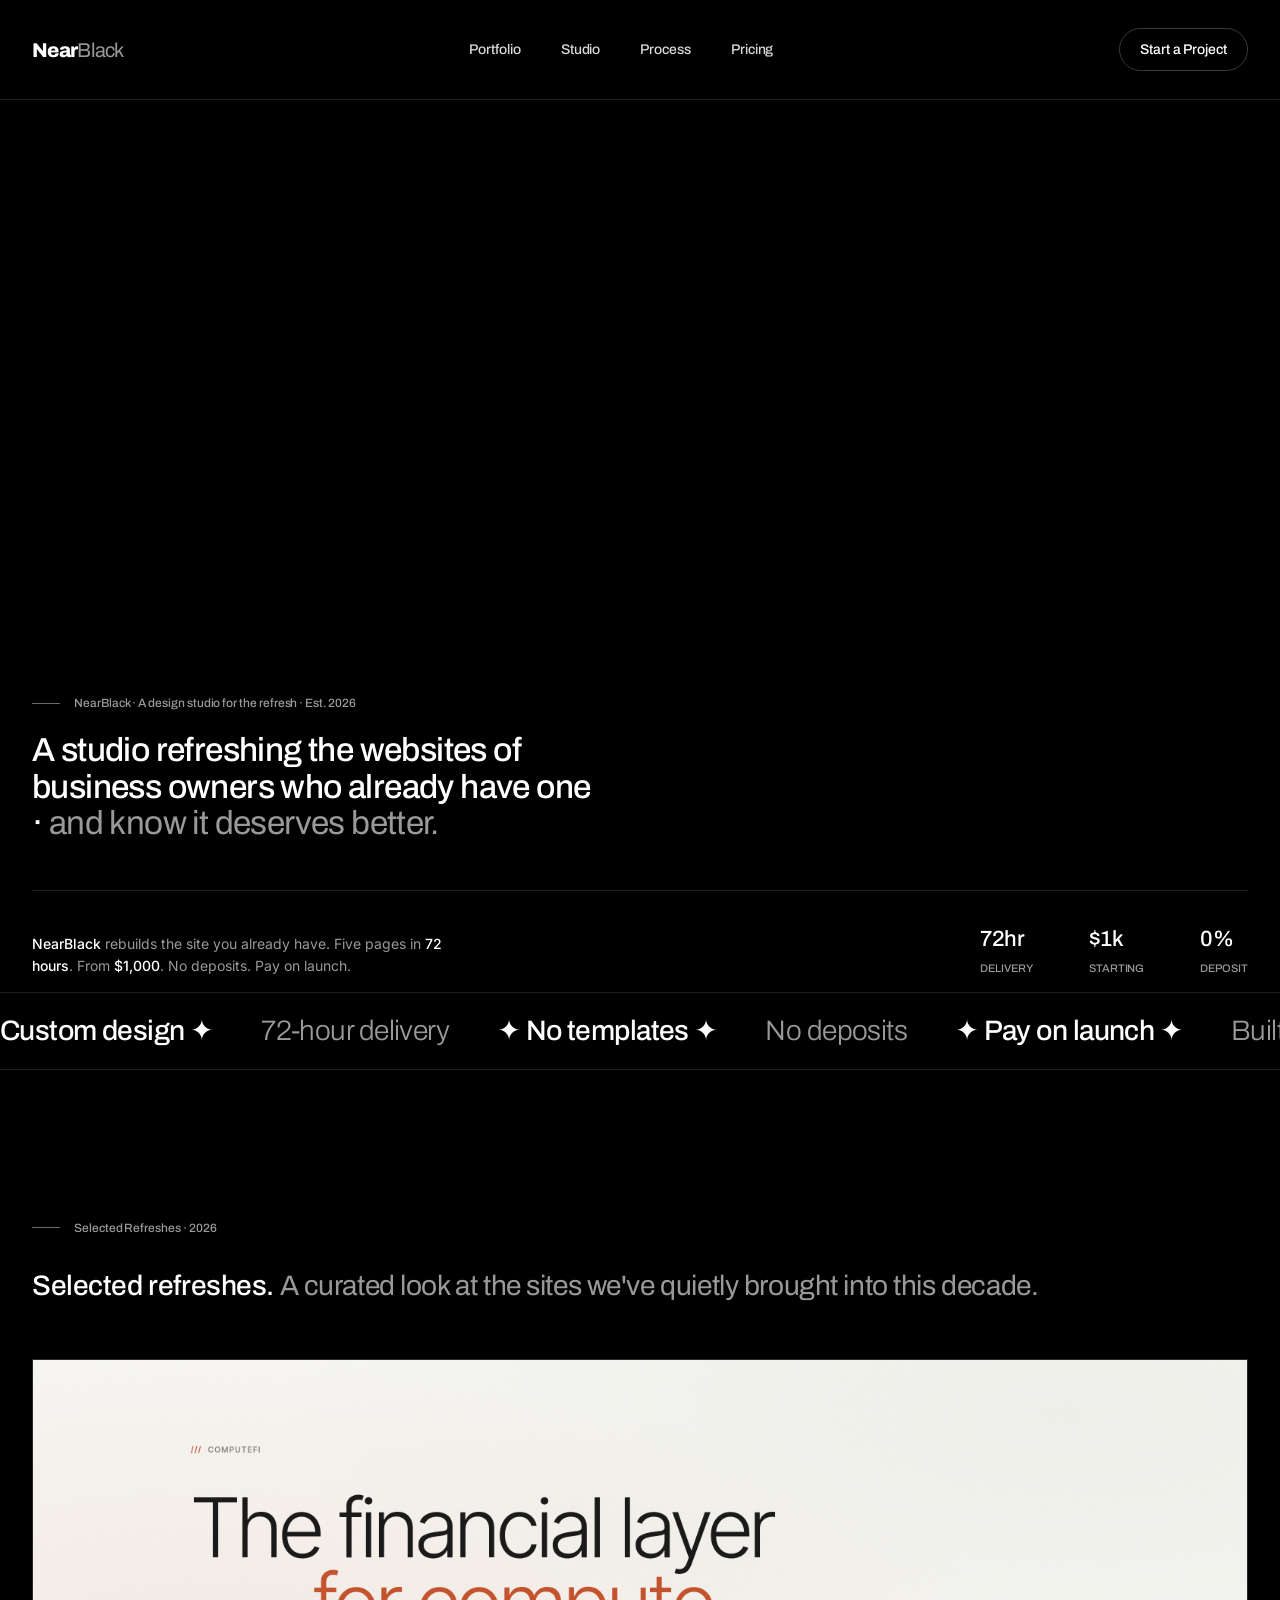
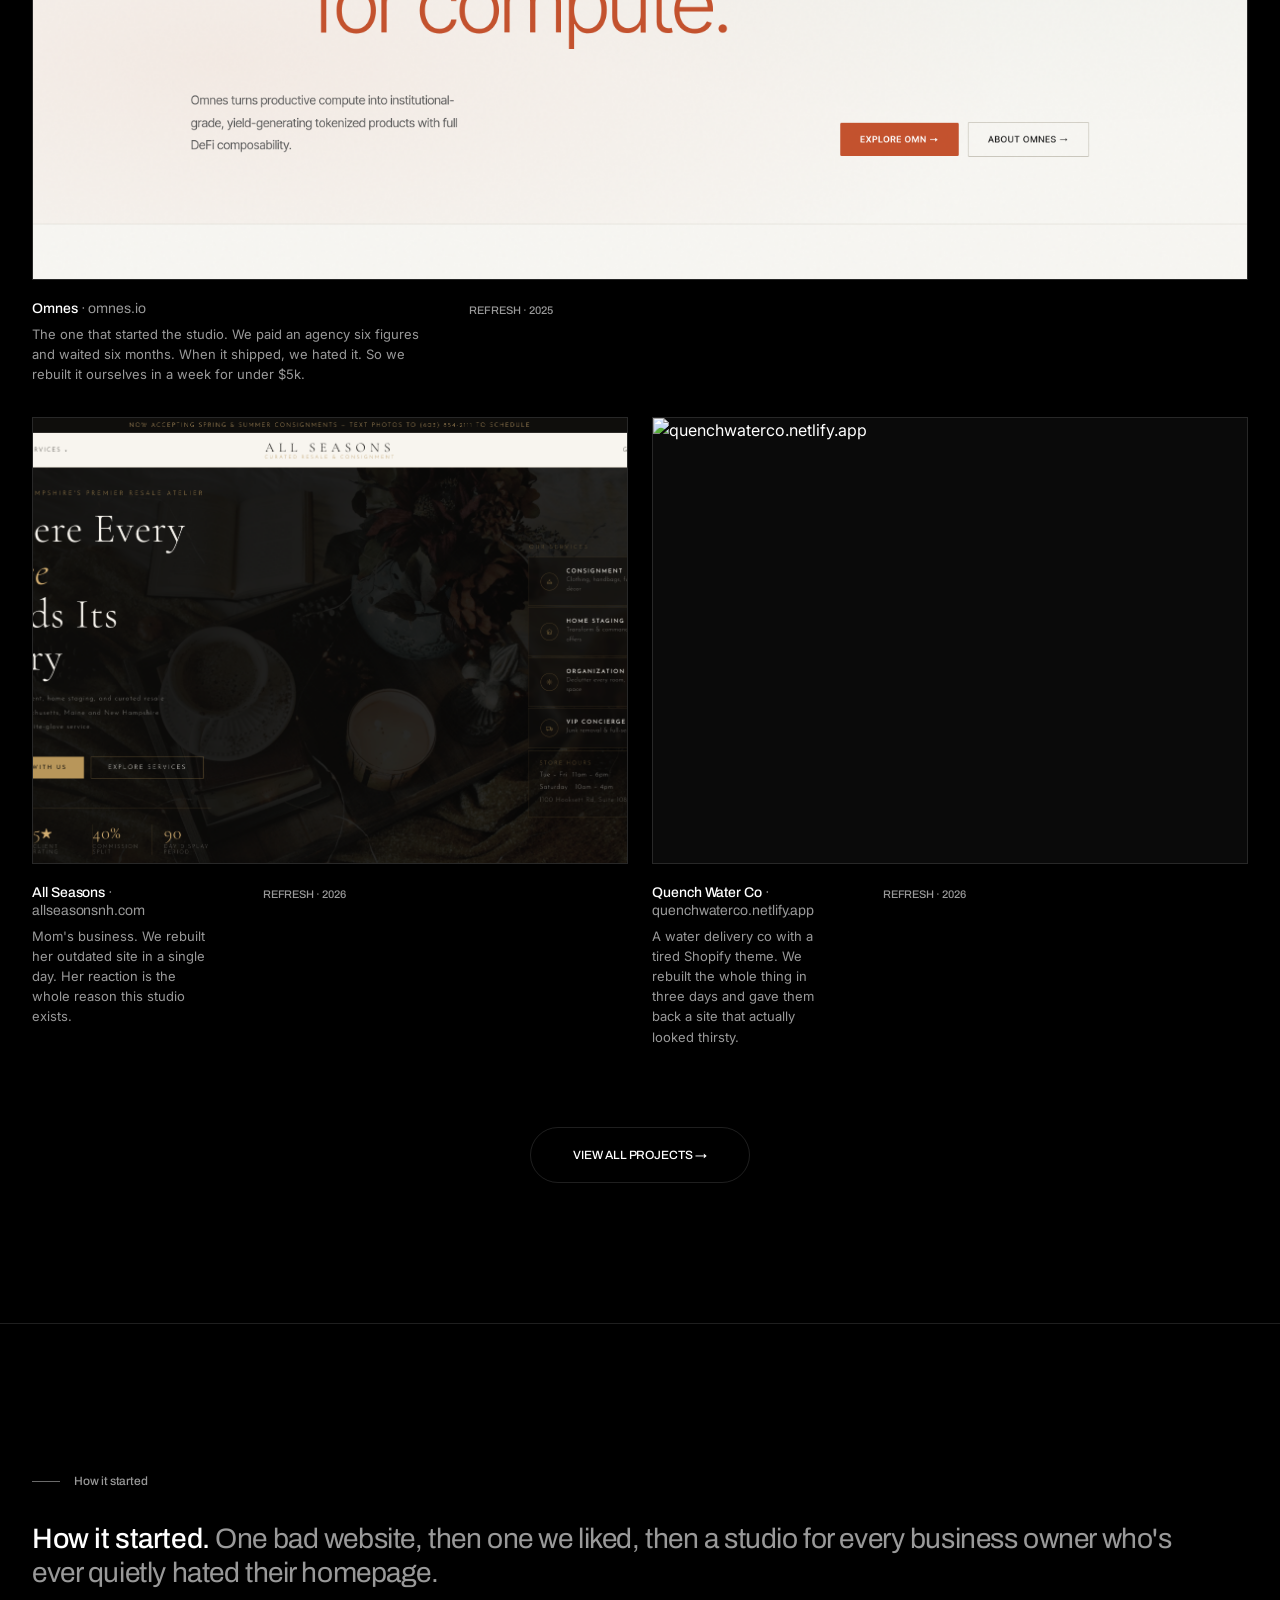
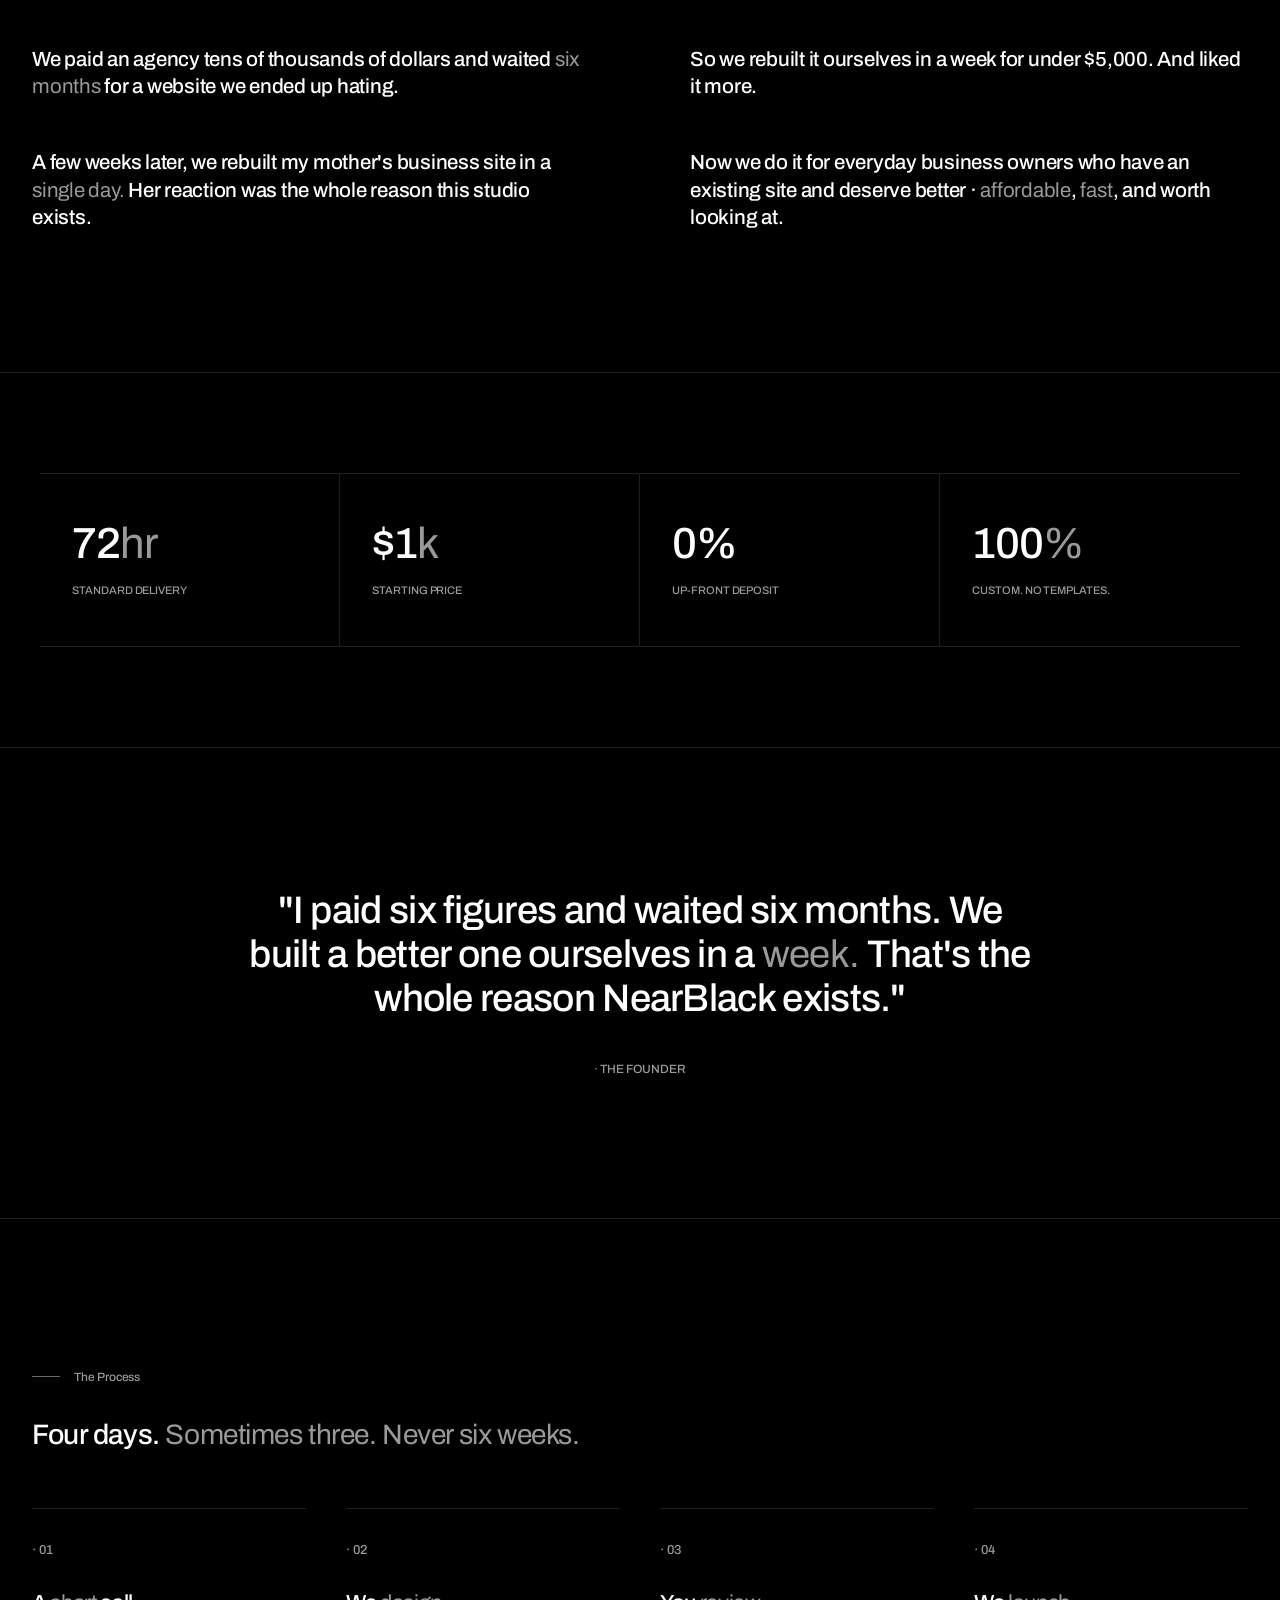
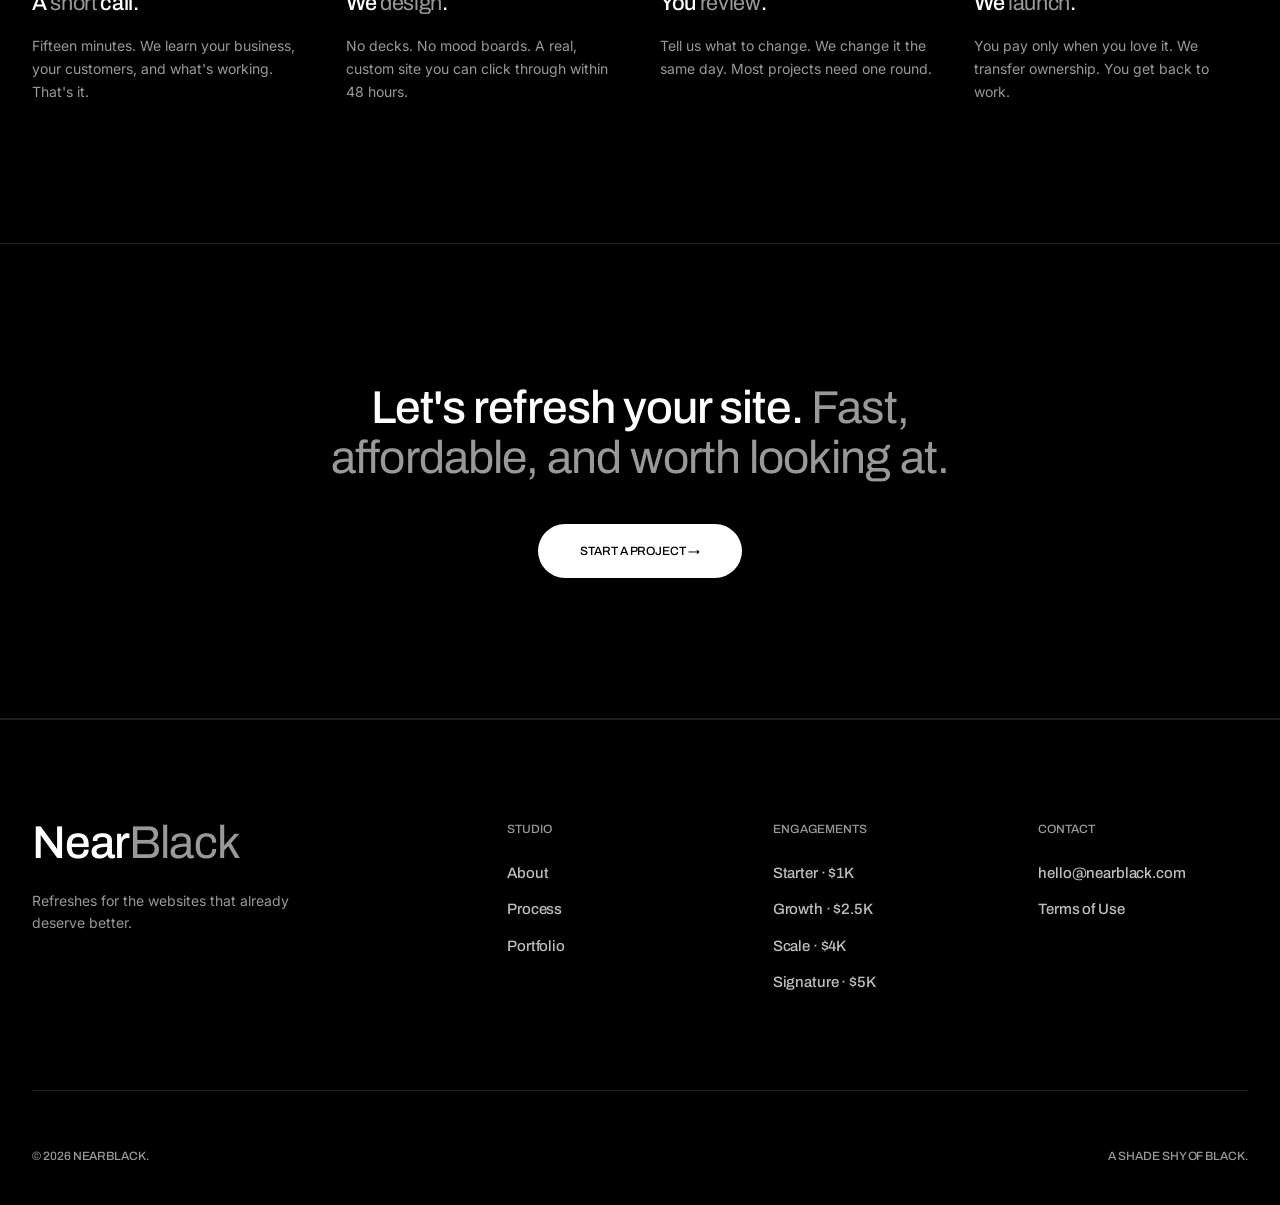
==== index.html @ f38de69f "Initial commit · NearBlack site 9-page static site: index, portfolio, studio, process, pricing, cont" ====
<!doctype html>
<html lang="en">
<head>
<meta charset="utf-8">
<meta name="viewport" content="width=device-width,initial-scale=1">
<link rel="icon" type="image/svg+xml" href="assets/icon.svg">
<link rel="icon" type="image/png" sizes="32x32" href="assets/icon-32.png">
<link rel="icon" type="image/png" sizes="16x16" href="assets/icon-16.png">
<link rel="apple-touch-icon" sizes="180x180" href="assets/apple-touch-icon.png">
<meta name="robots" content="index,follow,max-snippet:-1,max-image-preview:large">
<meta name="author" content="NearBlack Studio">
<meta name="theme-color" content="#0a0a0a">
<link rel="canonical" href="https://nearblack.com/">
<meta property="og:site_name" content="NearBlack">
<meta property="og:type" content="website">
<meta property="og:url" content="https://nearblack.com/">
<meta property="og:title" content="NearBlack · Custom website refreshes from $1,000 in 72 hours">
<meta property="og:description" content="NearBlack is a design studio for business owners who already have a website and know it deserves better. Custom refreshes in 72 hours, starting at $1,000. No deposits. Pay on launch.">
<meta property="og:image" content="https://nearblack.com/assets/og-image.png">
<meta property="og:image:width" content="1200">
<meta property="og:image:height" content="630">
<meta property="og:locale" content="en_US">
<meta name="twitter:card" content="summary_large_image">
<meta name="twitter:title" content="NearBlack · Custom website refreshes from $1,000 in 72 hours">
<meta name="twitter:description" content="NearBlack is a design studio for business owners who already have a website and know it deserves better. Custom refreshes in 72 hours, starting at $1,000. No deposits. Pay on launch.">
<meta name="twitter:image" content="https://nearblack.com/assets/og-image.png">
<title>NearBlack · Custom website refreshes from $1,000 in 72 hours</title>
<meta name="description" content="NearBlack is a design studio for business owners who already have a website and know it deserves better. Custom refreshes in 72 hours, starting at $1,000. No deposits. Pay on launch.">
<link rel="preconnect" href="https://fonts.googleapis.com">
<link rel="preconnect" href="https://fonts.gstatic.com" crossorigin>
<link href="https://fonts.googleapis.com/css2?family=Archivo:wght@400;500;600;700;800;900&family=Inter:wght@300;400;500;600&display=swap" rel="stylesheet">
<link rel="stylesheet" href="assets/style.css">
<script type="application/ld+json">
{"@context":"https://schema.org","@graph":[{"@type":"ProfessionalService","@id":"https://nearblack.com/#studio","name":"NearBlack","alternateName":"NearBlack Studio","description":"Design studio specializing in fast, affordable website refreshes for business owners.","url":"https://nearblack.com","logo":"https://nearblack.com/assets/icon-512.png","image":"https://nearblack.com/assets/og-image.png","email":"hello@nearblack.com","priceRange":"$1,000 - $5,000","areaServed":{"@type":"Country","name":"United States"},"foundingDate":"2026","serviceType":"Website design, website refresh, website redesign","slogan":"Refreshes for the websites that already deserve better."},{"@type":"WebSite","@id":"https://nearblack.com/#website","url":"https://nearblack.com","name":"NearBlack","publisher":{"@id":"https://nearblack.com/#studio"},"inLanguage":"en-US"}]}
</script>
</head>
<body>

<nav>
  <a href="index.html" class="brand">Near<em>Black</em></a>
  <div class="navlinks">
    <a href="portfolio.html">Portfolio</a>
    <a href="studio.html">Studio</a>
    <a href="process.html">Process</a>
    <a href="pricing.html">Pricing</a>

  </div>
  <a href="contact.html" class="cta-nav">Start a Project</a>
</nav>

<!-- HERO -->
<header class="hero hero-video">
  <video class="hero-bg" autoplay muted loop playsinline preload="auto">
    <source src="assets/hero.mp4" type="video/mp4">
  </video>
  <div class="hero-content">
    <div class="eyebrow">NearBlack · A design studio for the refresh · Est. 2026</div>
    <h1 class="display">A studio refreshing the websites of business owners who already have one · <em>and know it deserves better.</em></h1>
    <div class="hero-bottom">
      <p><strong>NearBlack</strong> rebuilds the site you already have. Five pages in <strong>72 hours</strong>. From <strong>$1,000</strong>. No deposits. Pay on launch.</p>
      <div class="hero-meta">
        <div><strong>72hr</strong>Delivery</div>
        <div><strong>$1k</strong>Starting</div>
        <div><strong>0%</strong>Deposit</div>
      </div>
    </div>
  </div>
</header>

<!-- MARQUEE -->
<div class="marquee" aria-hidden="true">
  <div class="marquee-inner">
    <span>Custom design ✦ <i>72-hour delivery</i> ✦ No templates ✦ <i>No deposits</i> ✦ Pay on launch ✦ <i>Built to convert</i> ✦ </span>
    <span>Custom design ✦ <i>72-hour delivery</i> ✦ No templates ✦ <i>No deposits</i> ✦ Pay on launch ✦ <i>Built to convert</i> ✦ </span>
  </div>
</div>

<!-- FEATURED WORK -->
<section>
  <div class="wrap">
    <div class="section-label eyebrow">Selected Refreshes · 2026</div>
    <h2 class="section-title">Selected refreshes. <em>A curated look at the sites we've quietly brought into this decade.</em></h2>
    <div class="work-grid">
      <a href="https://omnes.io" target="_blank" rel="noopener" class="project wide">
        <div class="project-img">
          <img src="assets/omnes-preview.png" alt="omnes.io" loading="lazy">
        </div>
        <div class="project-meta">
          <div>
            <div class="project-name">Omnes <em>· omnes.io</em></div>
            <div class="project-desc">The one that started the studio. We paid an agency six figures and waited six months. When it shipped, we hated it. So we rebuilt it ourselves in a week for under $5k.</div>
          </div>
          <div class="project-tag">Refresh · 2025</div>
        </div>
      </a>
      <a href="https://allseasonsnh.com" target="_blank" rel="noopener" class="project">
        <div class="project-img">
          <img src="assets/allseasons-preview.png" alt="allseasonsnh.com" loading="lazy">
        </div>
        <div class="project-meta">
          <div>
            <div class="project-name">All Seasons <em>· allseasonsnh.com</em></div>
            <div class="project-desc">Mom's business. We rebuilt her outdated site in a single day. Her reaction is the whole reason this studio exists.</div>
          </div>
          <div class="project-tag">Refresh · 2026</div>
        </div>
      </a>
      <a href="quench.html" class="project">
        <div class="project-img">
          <img src="assets/quench-preview.png" alt="quenchwaterco.netlify.app" loading="lazy">
        </div>
        <div class="project-meta">
          <div>
            <div class="project-name">Quench Water Co <em>· quenchwaterco.netlify.app</em></div>
            <div class="project-desc">A water delivery co with a tired Shopify theme. We rebuilt the whole thing in three days and gave them back a site that actually looked thirsty.</div>
          </div>
          <div class="project-tag">Refresh · 2026</div>
        </div>
      </a>
    </div>
    <div style="text-align:center;margin-top:80px">
      <a href="portfolio.html" class="cta-btn" style="background:transparent;color:var(--fg);border:1px solid var(--line)">View All Projects →</a>
    </div>
  </div>
</section>

<!-- ORIGIN STORY -->
<section>
  <div class="wrap">
    <div class="section-label eyebrow">How it started</div>
    <h2 class="section-title">How it started. <em>One bad website, then one we liked, then a studio for every business owner who's ever quietly hated their homepage.</em></h2>
    <div class="manifesto-grid">
      <p>We paid an agency tens of thousands of dollars and waited <em>six months</em> for a website we ended up hating.</p>
      <p>So we rebuilt it ourselves in a week for under $5,000. And liked it more.</p>
      <p>A few weeks later, we rebuilt my mother's business site in a <em>single day.</em> Her reaction was the whole reason this studio exists.</p>
      <p>Now we do it for everyday business owners who have an existing site and deserve better · <em>affordable</em>, <em>fast</em>, and worth looking at.</p>
    </div>
  </div>
</section>

<!-- STATS -->
<section style="padding:100px 40px">
  <div class="wrap">
    <div class="stats">
      <div class="stat"><div class="stat-num">72<em>hr</em></div><div class="stat-label">Standard Delivery</div></div>
      <div class="stat"><div class="stat-num">$1<em>k</em></div><div class="stat-label">Starting Price</div></div>
      <div class="stat"><div class="stat-num">0%</div><div class="stat-label">Up-front Deposit</div></div>
      <div class="stat"><div class="stat-num">100<em>%</em></div><div class="stat-label">Custom. No Templates.</div></div>
    </div>
  </div>
</section>

<!-- QUOTE -->
<section class="quote">
  <blockquote>"I paid six figures and waited six months. We built a better one ourselves in a <em>week.</em> That's the whole reason NearBlack exists."</blockquote>
  <cite>· The Founder</cite>
</section>

<!-- PROCESS TEASER -->
<section>
  <div class="wrap">
    <div class="section-label eyebrow">The Process</div>
    <h2 class="section-title">Four days. <em>Sometimes three. Never six weeks.</em></h2>
    <div class="steps">
      <div class="step"><div class="step-num">· 01</div><h3>A <em>short</em> call.</h3><p>Fifteen minutes. We learn your business, your customers, and what's working. That's it.</p></div>
      <div class="step"><div class="step-num">· 02</div><h3>We <em>design</em>.</h3><p>No decks. No mood boards. A real, custom site you can click through within 48 hours.</p></div>
      <div class="step"><div class="step-num">· 03</div><h3>You <em>review</em>.</h3><p>Tell us what to change. We change it the same day. Most projects need one round.</p></div>
      <div class="step"><div class="step-num">· 04</div><h3>We <em>launch</em>.</h3><p>You pay only when you love it. We transfer ownership. You get back to work.</p></div>
    </div>
  </div>
</section>

<!-- FINAL CTA -->
<section class="final">
  <h2 class="final-title">Let's refresh your site. <em>Fast, affordable, and worth looking at.</em></h2>
  <a href="contact.html" class="cta-btn">Start a Project →</a>
</section>

<!-- FOOTER -->
<footer>
  <div>
    <div class="foot-brand">Near<em>Black</em></div>
    <p class="foot-tag">Refreshes for the websites that already deserve better.</p>
  </div>
  <div>
    <h4>Studio</h4>
    <ul>
      <li><a href="studio.html">About</a></li>
      <li><a href="process.html">Process</a></li>
      <li><a href="portfolio.html">Portfolio</a></li>
      
    </ul>
  </div>
  <div>
    <h4>Engagements</h4>
    <ul>
      <li><a href="pricing.html">Starter · $1K</a></li>
      <li><a href="pricing.html">Growth · $2.5K</a></li>
      <li><a href="pricing.html">Scale · $4K</a></li>
      <li><a href="pricing.html">Signature · $5K</a></li>
    </ul>
  </div>
  <div>
    <h4>Contact</h4>
    <ul>
      <li><a href="mailto:hello@nearblack.com">hello@nearblack.com</a></li>
      <li><a href="terms.html">Terms of Use</a></li>
    </ul>
  </div>
  <div class="foot-bottom">
    <div>© 2026 NearBlack.</div>
    <div>A shade shy of black.</div>
  </div>
</footer>

</body>
</html>
---- assets/style.css ----
/* —————————————————— NEARBLACK · KOTO.COM STYLE —————————————————— */
:root{
  --bg:#000000;
  --bg-2:#0a0a0a;
  --fg:#ffffff;
  --mute:#6a6a6a;
  --mute-2:#999999;
  --line:rgba(255,255,255,.12);
  --line-strong:rgba(255,255,255,.22);
  --display:'Archivo',ui-sans-serif,system-ui,sans-serif;
  --sans:'Inter',ui-sans-serif,system-ui,sans-serif;
}
*{box-sizing:border-box;margin:0;padding:0}
html{scroll-behavior:smooth}
body{background:var(--bg);color:var(--fg);font-family:var(--sans);-webkit-font-smoothing:antialiased;font-weight:400;line-height:1.5;overflow-x:hidden}
a{color:inherit;text-decoration:none}
img{display:block;max-width:100%;height:auto}
button{font-family:inherit;cursor:pointer;border:none;background:none;color:inherit}
::selection{background:var(--fg);color:var(--bg)}

/* —————————————————— NAV —————————————————— */
nav{position:fixed;top:0;left:0;right:0;z-index:100;padding:28px 32px;display:flex;justify-content:space-between;align-items:center;background:var(--bg);border-bottom:1px solid var(--line)}
.brand{font-family:var(--display);font-size:20px;font-weight:800;letter-spacing:-.035em;color:var(--fg)}
.brand em{font-style:normal;font-weight:400;color:var(--mute-2)}
.navlinks{display:flex;gap:40px;font-family:var(--display);font-size:14px;font-weight:500;letter-spacing:-.005em}
.navlinks a{color:var(--fg);opacity:.85;transition:opacity .2s}
.navlinks a:hover,.navlinks a.active{opacity:1}
.cta-nav{font-family:var(--display);font-weight:500;font-size:14px;letter-spacing:-.005em;color:var(--fg);border:1px solid var(--line-strong);padding:10px 20px;border-radius:999px;transition:all .2s}
.cta-nav:hover{background:var(--fg);color:var(--bg);border-color:var(--fg)}

/* —————————————————— TYPOGRAPHY —————————————————— */
.display{font-family:var(--display);font-weight:500;line-height:1.02;letter-spacing:-.025em;color:var(--fg)}
.display em,.display i{font-style:normal;font-weight:400;color:var(--mute-2)}
.eyebrow{font-family:var(--display);font-size:12px;font-weight:500;letter-spacing:-.005em;color:var(--mute-2);display:inline-flex;align-items:center;gap:14px}
.eyebrow::before{content:"";width:28px;height:1px;background:var(--mute)}

/* —————————————————— HERO (KOTO-STYLE: SMALL, BOTTOM-LEFT) —————————————————— */
.hero{min-height:100vh;padding:120px 32px 48px;display:flex;flex-direction:column;justify-content:flex-end;position:relative;background:var(--bg)}

/* hero with video — video on top, content below */
.hero-video{padding:88px 0 0;justify-content:flex-start;min-height:auto}
.hero-bg{width:100%;height:62vh;object-fit:cover;object-position:center;display:block;background:var(--bg)}
.hero-video .hero-content{padding:48px 32px 16px;display:flex;flex-direction:column;justify-content:flex-end;flex:1}
.hero-video .hero-content .eyebrow{margin-bottom:20px}
.hero-video .hero-content h1{font-family:var(--display);font-weight:500;font-size:clamp(28px,2.6vw,44px);line-height:1.1;letter-spacing:-.018em;max-width:30ch;margin-top:0;color:var(--fg)}
.hero-video .hero-content h1 em,.hero-video .hero-content h1 i{font-style:normal;font-weight:400;color:var(--mute-2)}
.hero .eyebrow{margin-bottom:20px}
.hero h1{font-family:var(--display);font-weight:500;font-size:clamp(28px,2.6vw,44px);line-height:1.1;letter-spacing:-.018em;max-width:30ch;margin-top:0}
.hero h1 em,.hero h1 i{font-style:normal;font-weight:400;color:var(--mute-2)}
.hero-bottom{display:flex;justify-content:space-between;align-items:flex-end;gap:40px;margin-top:48px;padding-top:32px;border-top:1px solid var(--line)}
.hero-bottom p{max-width:46ch;font-size:14px;line-height:1.55;color:var(--mute-2)}
.hero-bottom p strong{font-weight:500;color:var(--fg)}
.hero-meta{display:flex;gap:56px;font-family:var(--display);font-size:11px;font-weight:500;color:var(--mute-2);letter-spacing:-.005em;text-transform:uppercase}
.hero-meta div strong{display:block;font-family:var(--display);font-weight:500;color:var(--fg);font-size:22px;letter-spacing:-.022em;margin-bottom:4px;text-transform:none}

/* smaller page sub-heros */
.hero-sm{min-height:56vh;padding:180px 32px 80px;position:relative;display:flex;flex-direction:column;justify-content:flex-end;border-bottom:1px solid var(--line);background:var(--bg)}
.hero-sm .eyebrow{margin-bottom:20px}
.hero-sm h1{font-family:var(--display);font-weight:500;font-size:clamp(32px,3.6vw,64px);line-height:1.02;letter-spacing:-.022em;max-width:22ch;color:var(--fg)}
.hero-sm h1 em,.hero-sm h1 i{font-style:normal;font-weight:400;color:var(--mute-2)}
.hero-sm .lede{margin-top:36px;max-width:60ch;font-size:15px;line-height:1.65;color:var(--mute-2)}

/* —————————————————— MARQUEE —————————————————— */
.marquee{overflow:hidden;padding:24px 0;background:var(--bg);border-top:1px solid var(--line);border-bottom:1px solid var(--line)}
.marquee-inner{display:flex;gap:32px;white-space:nowrap;animation:scroll 44s linear infinite;font-family:var(--display);font-size:clamp(20px,2.2vw,36px);font-weight:500;letter-spacing:-.02em;width:max-content;line-height:1;color:var(--fg)}
.marquee-inner span{display:inline-flex;align-items:center;gap:48px}
.marquee-inner i{font-style:normal;font-weight:300;color:var(--mute-2)}
@keyframes scroll{from{transform:translateX(0)}to{transform:translateX(-50%)}}

/* —————————————————— SECTIONS —————————————————— */
section{padding:140px 32px;border-bottom:1px solid var(--line);position:relative;background:var(--bg)}
.wrap{max-width:1440px;margin:0 auto}
.wrap-sm{max-width:1120px;margin:0 auto}
.section-label{margin-bottom:32px}
.section-title{font-family:var(--display);font-weight:500;font-size:clamp(22px,2.2vw,36px);line-height:1.2;letter-spacing:-.015em;max-width:72ch;margin-bottom:56px;color:var(--fg)}
.section-title em,.section-title i{font-style:normal;font-weight:400;color:var(--mute-2)}

/* —————————————————— MANIFESTO GRID —————————————————— */
.manifesto-grid{display:grid;grid-template-columns:1fr 1fr;gap:48px 100px;margin-top:32px}
.manifesto-grid p{font-family:var(--display);font-size:clamp(18px,1.6vw,26px);font-weight:500;line-height:1.35;letter-spacing:-.012em;color:var(--fg)}
.manifesto-grid p em{font-style:normal;font-weight:400;color:var(--mute-2)}

/* —————————————————— WORK GRID (KOTO-STYLE) —————————————————— */
.work-grid{display:grid;grid-template-columns:repeat(12,1fr);gap:32px 24px;margin-top:40px}
.project{grid-column:span 6;display:block;cursor:pointer;position:relative}
.project.wide{grid-column:span 12}
.project.third{grid-column:span 4}
.project.tall{grid-column:span 6}
.project-tile,.project-img{position:relative;overflow:hidden;aspect-ratio:4/3;background:var(--bg-2);border:1px solid var(--line)}
.project.wide .project-tile,.project.wide .project-img{aspect-ratio:21/9}
.project.tall .project-tile,.project.tall .project-img{aspect-ratio:3/4}
.project-tile img,.project-img img{width:100%;height:100%;object-fit:cover;transition:transform .8s cubic-bezier(.2,.8,.2,1),filter .5s}
.project:hover .project-tile img,.project:hover .project-img img{transform:scale(1.04)}
.project-meta{display:grid;grid-template-columns:1fr 2fr;gap:48px;margin-top:20px;align-items:flex-start}
.project-meta>div:first-child{display:flex;flex-direction:column;gap:6px}
.project-name{font-family:var(--display);font-weight:500;font-size:14px;line-height:1.3;letter-spacing:-.005em;color:var(--fg)}
.project-name em,.project-name i{font-style:normal;font-weight:400;color:var(--mute-2)}
.project-desc{font-size:13px;color:var(--mute-2);line-height:1.55;max-width:52ch;margin-top:0}
.project-tag{font-family:var(--display);font-weight:500;font-size:11px;letter-spacing:-.005em;color:var(--mute-2);text-transform:uppercase;white-space:nowrap;margin-top:2px}
.project-info{flex:1}

/* —————————————————— STATEMENT —————————————————— */
.statement{padding:200px 32px;border-bottom:1px solid var(--line)}
.statement-title{font-family:var(--display);font-weight:500;font-size:clamp(64px,10vw,200px);line-height:.92;letter-spacing:-.04em;max-width:24ch;margin:0 auto;color:var(--fg)}
.statement-title em{font-style:normal;font-weight:300;color:var(--mute-2)}

/* —————————————————— PRICING TIERS —————————————————— */
.tier{display:grid;grid-template-columns:60px 1fr 1.5fr 220px;gap:40px;padding:48px 0;border-top:1px solid var(--line);align-items:flex-start;transition:padding .3s}
.tier:last-child{border-bottom:1px solid var(--line)}
.tier:hover{padding-left:24px}
.tier-num{font-family:var(--display);font-size:13px;font-weight:500;color:var(--mute-2);letter-spacing:-.005em}
.tier-name{font-family:var(--display);font-size:clamp(28px,3vw,48px);font-weight:500;line-height:1.02;letter-spacing:-.02em;color:var(--fg)}
.tier-name em{font-style:normal;font-weight:400;color:var(--mute-2)}
.tier-desc{font-size:14px;line-height:1.7;max-width:42ch;color:var(--mute-2)}
.tier-desc b{display:block;margin-bottom:14px;font-family:var(--display);font-weight:500;font-size:13px;color:var(--fg);letter-spacing:-.005em;text-transform:uppercase}
.tier-desc ul{margin-top:14px;list-style:none;display:flex;flex-direction:column;gap:6px}
.tier-desc ul li{color:var(--mute-2)}
.tier-desc ul li::before{content:"— ";color:var(--fg)}
.tier-meta{text-align:right}
.tier-price{font-family:var(--display);font-size:clamp(32px,3.2vw,52px);font-weight:500;letter-spacing:-.022em;line-height:1;color:var(--fg)}
.tier-delivery{font-family:var(--display);font-weight:500;font-size:11px;color:var(--mute-2);text-transform:uppercase;letter-spacing:-.005em;margin-top:14px}

/* —————————————————— PROCESS STEPS —————————————————— */
.steps{display:grid;grid-template-columns:repeat(4,1fr);gap:40px;margin-top:40px}
.step{border-top:1px solid var(--line);padding-top:32px}
.step-num{font-family:var(--display);font-size:13px;font-weight:500;color:var(--mute-2);margin-bottom:32px;letter-spacing:-.005em}
.step h3{font-family:var(--display);font-size:clamp(20px,1.7vw,28px);font-weight:500;line-height:1.1;letter-spacing:-.015em;margin-bottom:18px;color:var(--fg)}
.step h3 em{font-style:normal;font-weight:400;color:var(--mute-2)}
.step p{font-size:14px;line-height:1.65;color:var(--mute-2)}

/* —————————————————— ADD-ONS —————————————————— */
.addon-grid{display:grid;grid-template-columns:repeat(3,1fr);gap:1px;background:var(--line);border:1px solid var(--line);margin-top:40px}
.addon{background:var(--bg);padding:48px 36px;display:flex;flex-direction:column;gap:14px;min-height:220px;justify-content:space-between;transition:background .3s}
.addon:hover{background:var(--bg-2)}
.addon-name{font-family:var(--display);font-size:18px;font-weight:500;letter-spacing:-.015em;line-height:1.1;color:var(--fg)}
.addon-desc{font-size:13px;line-height:1.6;color:var(--mute-2)}
.addon-price{font-family:var(--display);font-size:16px;font-weight:500;letter-spacing:-.015em;margin-top:auto;color:var(--fg)}

/* —————————————————— QUOTE —————————————————— */
.quote{padding:140px 32px;text-align:center;border-bottom:1px solid var(--line);background:var(--bg)}
.quote blockquote{font-family:var(--display);font-weight:500;font-size:clamp(28px,3vw,44px);line-height:1.15;letter-spacing:-.018em;max-width:36ch;margin:0 auto;color:var(--fg)}
.quote blockquote em{font-style:normal;font-weight:400;color:var(--mute-2)}
.quote cite{display:block;margin-top:40px;font-family:var(--display);font-size:12px;font-weight:500;letter-spacing:-.005em;text-transform:uppercase;color:var(--mute-2);font-style:normal}

/* —————————————————— STATS —————————————————— */
.stats{display:grid;grid-template-columns:repeat(4,1fr);border-top:1px solid var(--line);border-bottom:1px solid var(--line)}
.stat{padding:48px 32px;border-right:1px solid var(--line)}
.stat:last-child{border-right:none}
.stat-num{font-family:var(--display);font-size:clamp(32px,3.4vw,52px);font-weight:500;line-height:1;letter-spacing:-.022em;color:var(--fg)}
.stat-num em{font-style:normal;font-weight:400;color:var(--mute-2)}
.stat-label{font-family:var(--display);font-size:11px;font-weight:500;letter-spacing:-.005em;text-transform:uppercase;color:var(--mute-2);margin-top:16px}

/* —————————————————— CASE STUDY —————————————————— */
.cs-hero{padding:180px 32px 80px;border-bottom:1px solid var(--line)}
.cs-hero h1{font-family:var(--display);font-weight:500;font-size:clamp(36px,4.5vw,72px);line-height:1.05;letter-spacing:-.022em;margin-top:24px;color:var(--fg);overflow-wrap:anywhere;word-break:break-word}
.cs-hero h1 em{font-style:normal;font-weight:400;color:var(--mute-2)}
.cs-hero h1 em.h1-sub{display:inline-block}
.cs-meta{display:grid;grid-template-columns:repeat(4,1fr);gap:32px;margin-top:88px;padding-top:48px;border-top:1px solid var(--line)}
.cs-meta div{display:flex;flex-direction:column;gap:10px}
.cs-meta dt{font-family:var(--display);font-size:12px;font-weight:500;letter-spacing:-.005em;text-transform:uppercase;color:var(--mute-2)}
.cs-meta dd{font-family:var(--display);font-size:20px;font-weight:500;letter-spacing:-.02em;color:var(--fg)}
.cs-hero-image{aspect-ratio:16/9;overflow:hidden}
.cs-hero-image img{width:100%;height:100%;object-fit:cover}
.cs-body{padding:140px 32px;border-bottom:1px solid var(--line)}
.cs-body-grid{display:grid;grid-template-columns:1fr 2fr;gap:100px;max-width:1320px;margin:0 auto}
.cs-body h2{font-family:var(--display);font-weight:500;font-size:clamp(24px,2.4vw,36px);letter-spacing:-.015em;line-height:1.1;color:var(--fg)}
.cs-body h2 em{font-style:normal;font-weight:400;color:var(--mute-2)}
.cs-body p{font-size:15px;line-height:1.75;margin-bottom:18px;color:var(--mute-2)}
.cs-body p:last-child{margin-bottom:0}
.cs-gallery{display:grid;grid-template-columns:1fr 1fr;gap:24px;padding:0 32px 140px;max-width:1600px;margin:0 auto;background:var(--bg)}
.cs-gallery img{width:100%;aspect-ratio:4/3;object-fit:cover;border:1px solid var(--line)}
.cs-gallery img:first-child{grid-column:span 2;aspect-ratio:21/9}

/* —————————————————— FEATURE IMAGE —————————————————— */
.feature-image{aspect-ratio:21/8;overflow:hidden;background:var(--bg-2)}
.feature-image img{width:100%;height:100%;object-fit:cover}

/* —————————————————— SPLIT —————————————————— */
.split{display:grid;grid-template-columns:1fr 1fr;gap:96px;align-items:center}
.split-img{aspect-ratio:4/5;overflow:hidden;background:var(--bg-2);border:1px solid var(--line)}
.split-img img{width:100%;height:100%;object-fit:cover}
.split h2{font-family:var(--display);font-weight:500;font-size:clamp(28px,3vw,44px);line-height:1.05;letter-spacing:-.018em;color:var(--fg)}
.split h2 em{font-style:normal;font-weight:400;color:var(--mute-2)}
.split p{font-size:15px;line-height:1.7;margin-top:24px;max-width:46ch;color:var(--mute-2)}

/* —————————————————— JOURNAL —————————————————— */
.journal-list{margin-top:40px}
.journal-entry{display:grid;grid-template-columns:140px 1fr 1fr 180px;gap:40px;padding:56px 0;border-top:1px solid var(--line);align-items:flex-start;transition:padding .3s}
.journal-entry:last-child{border-bottom:1px solid var(--line)}
.journal-entry:hover{padding-left:24px}
.journal-date{font-family:var(--display);font-size:13px;font-weight:500;color:var(--mute-2);letter-spacing:-.005em;text-transform:uppercase}
.journal-title{font-family:var(--display);font-size:clamp(18px,1.5vw,24px);font-weight:500;line-height:1.25;letter-spacing:-.01em;color:var(--fg)}
.journal-title em{font-style:normal;font-weight:400;color:var(--mute-2)}
.journal-excerpt{font-size:15px;line-height:1.7;max-width:48ch;color:var(--mute-2)}
.journal-cat{font-family:var(--display);font-size:12px;font-weight:500;letter-spacing:-.005em;text-transform:uppercase;color:var(--mute-2);text-align:right}

/* —————————————————— CONTACT —————————————————— */
.contact-grid{display:grid;grid-template-columns:1fr 1fr;gap:120px;max-width:1320px;margin:0 auto}
.contact-info h2{font-family:var(--display);font-weight:500;font-size:clamp(32px,3.4vw,52px);line-height:1.02;letter-spacing:-.022em;color:var(--fg)}
.contact-info h2 em{font-style:normal;font-weight:400;color:var(--mute-2)}
.contact-info p{font-family:var(--sans);font-size:18px;line-height:1.6;margin-top:40px;max-width:38ch;color:var(--mute-2)}
.contact-info .details{margin-top:64px;display:flex;flex-direction:column;gap:32px}
.contact-info .details a{font-family:var(--display);font-size:20px;font-weight:500;letter-spacing:-.015em;transition:opacity .2s;color:var(--fg);display:inline-block}
.contact-info .details a:hover{opacity:.7}
.contact-info .details .label{font-family:var(--display);font-size:12px;font-weight:500;letter-spacing:-.005em;text-transform:uppercase;color:var(--mute-2);margin-bottom:10px}
.form-field{display:flex;flex-direction:column;gap:14px;padding-bottom:32px;margin-bottom:32px;border-bottom:1px solid var(--line)}
.form-field label{font-family:var(--display);font-size:12px;font-weight:500;letter-spacing:-.005em;text-transform:uppercase;color:var(--mute-2)}
.form-field input,.form-field select,.form-field textarea{background:transparent;border:none;outline:none;color:var(--fg);font-family:var(--display);font-size:18px;font-weight:500;letter-spacing:-.012em;padding:0;resize:none;width:100%}
.form-field textarea{min-height:80px;line-height:1.5;font-size:16px}
.form-field input::placeholder,.form-field textarea::placeholder{color:var(--mute);font-weight:400}
.form-submit{display:inline-block;margin-top:24px;padding:22px 48px;background:var(--fg);color:var(--bg);font-family:var(--display);font-size:13px;font-weight:500;letter-spacing:-.005em;text-transform:uppercase;border-radius:999px;transition:opacity .2s}
.form-submit:hover{opacity:.85}

/* —————————————————— FINAL CTA —————————————————— */
.final{padding:140px 32px;text-align:center;background:var(--bg);border-bottom:1px solid var(--line)}
.final-title{font-family:var(--display);font-weight:500;font-size:clamp(32px,3.6vw,56px);line-height:1.08;letter-spacing:-.02em;margin-bottom:40px;color:var(--fg);max-width:24ch;margin-left:auto;margin-right:auto}
.final-title em{font-style:normal;font-weight:400;color:var(--mute-2)}
.cta-btn{display:inline-block;padding:18px 42px;background:var(--fg);color:var(--bg);font-family:var(--display);font-size:12px;font-weight:500;letter-spacing:-.005em;text-transform:uppercase;border-radius:999px;transition:opacity .2s,transform .2s}
.cta-btn:hover{opacity:.85;transform:translateY(-2px)}

/* —————————————————— FOOTER —————————————————— */
footer{padding:100px 32px 40px;display:grid;grid-template-columns:2fr 1fr 1fr 1fr;gap:56px;background:var(--bg);border-top:1px solid var(--line)}
footer h4{font-family:var(--display);font-size:12px;font-weight:500;letter-spacing:-.005em;text-transform:uppercase;color:var(--mute-2);margin-bottom:24px}
footer ul{list-style:none;display:flex;flex-direction:column;gap:14px;font-family:var(--display);font-size:15px;font-weight:500;letter-spacing:-.01em}
footer ul a{color:var(--fg);opacity:.75;transition:opacity .2s}
footer ul a:hover{opacity:1}
.foot-brand{font-family:var(--display);font-size:clamp(32px,3.6vw,52px);font-weight:500;letter-spacing:-.02em;line-height:1;color:var(--fg)}
.foot-brand em{font-style:normal;font-weight:400;color:var(--mute-2)}
.foot-tag{font-size:14px;margin-top:24px;max-width:34ch;line-height:1.6;color:var(--mute-2)}
.foot-bottom{grid-column:1/-1;display:flex;justify-content:space-between;padding-top:56px;margin-top:40px;border-top:1px solid var(--line);font-family:var(--display);font-size:12px;font-weight:500;color:var(--mute-2);letter-spacing:-.005em;text-transform:uppercase}

/* —————————————————— WALKTHROUGH / BEFORE / AFTER —————————————————— */
.ba{padding:140px 32px;background:var(--bg);border-bottom:1px solid var(--line)}
.ba-wrap{max-width:1760px;margin:0 auto}
.ba-label{font-family:var(--display);font-size:12px;font-weight:500;letter-spacing:-.005em;text-transform:uppercase;color:var(--mute-2);margin-bottom:20px;text-align:center}
.ba-title{font-family:var(--display);font-weight:500;font-size:clamp(32px,3.6vw,56px);line-height:1.06;letter-spacing:-.022em;color:var(--fg);text-align:center;max-width:24ch;margin:0 auto 72px}
.ba-title em{font-style:normal;font-weight:400;color:var(--mute-2)}

/* Walkthrough gallery — the beautiful parts */
.walk{display:grid;grid-template-columns:1fr;gap:80px;margin-bottom:120px}
.walk-row{display:grid;grid-template-columns:1fr 2fr;gap:64px;align-items:center}
.walk-row.flip{grid-template-columns:2fr 1fr}
.walk-row.flip .walk-copy{order:2}
.walk-row.flip .walk-img{order:1}
.walk-copy .ba-tag{margin-bottom:18px}
.walk-copy h3{font-family:var(--display);font-weight:500;font-size:clamp(24px,2.2vw,36px);letter-spacing:-.018em;line-height:1.1;color:var(--fg);margin-bottom:20px}
.walk-copy h3 em{font-style:normal;font-weight:400;color:var(--mute-2)}
.walk-copy p{font-family:var(--body);font-size:15px;line-height:1.75;color:var(--mute-2);max-width:44ch}
.walk-img{aspect-ratio:16/10;overflow:hidden;border:1px solid var(--line);background:#111}
.walk-img img{width:100%;height:100%;object-fit:cover;object-position:top center;display:block}

/* Before / after pair */
.ba-grid{display:grid;grid-template-columns:1fr 1fr;gap:32px}
.ba-card{display:flex;flex-direction:column;gap:20px}
.ba-tag{display:inline-flex;align-items:center;gap:10px;font-family:var(--display);font-size:11px;font-weight:500;letter-spacing:-.005em;text-transform:uppercase;color:var(--mute-2)}
.ba-tag .dot{width:8px;height:8px;border-radius:999px;background:var(--mute-2)}
.ba-card.after .ba-tag .dot{background:var(--fg)}
.ba-card.after .ba-tag{color:var(--fg)}
.ba-img{aspect-ratio:16/11;overflow:hidden;border:1px solid var(--line);background:#111}
.ba-img img{width:100%;height:100%;object-fit:cover;object-position:top center;display:block}
.ba-caption{font-family:var(--body);font-size:14px;line-height:1.65;color:var(--mute-2);max-width:48ch}
.ba-caption strong{color:var(--fg);font-weight:500}

/* —————————————————— LEGAL / PROSE —————————————————— */
.legal{padding:120px 32px 160px;background:var(--bg)}
.legal-wrap{max-width:780px;margin:0 auto}
.legal-meta{display:flex;justify-content:space-between;padding-bottom:40px;margin-bottom:64px;border-bottom:1px solid var(--line);font-family:var(--display);font-size:12px;font-weight:500;letter-spacing:-.005em;text-transform:uppercase;color:var(--mute-2)}
.legal h2{font-family:var(--display);font-weight:500;font-size:clamp(22px,2.2vw,30px);line-height:1.15;letter-spacing:-.015em;color:var(--fg);margin-top:72px;margin-bottom:24px}
.legal h2:first-of-type{margin-top:0}
.legal h2 em{font-style:normal;font-weight:400;color:var(--mute-2)}
.legal h2 .num{display:block;font-family:var(--display);font-size:12px;font-weight:500;letter-spacing:-.005em;text-transform:uppercase;color:var(--mute-2);margin-bottom:14px}
.legal p{font-family:var(--body);font-size:16px;line-height:1.75;color:var(--mute-2);margin-bottom:20px;max-width:68ch}
.legal p strong{color:var(--fg);font-weight:500}
.legal p em{color:var(--fg);font-style:italic}
.legal ul{list-style:none;padding:0;margin:0 0 24px}
.legal ul li{position:relative;padding-left:24px;margin-bottom:12px;font-family:var(--body);font-size:16px;line-height:1.7;color:var(--mute-2)}
.legal ul li:before{content:"·";position:absolute;left:8px;color:var(--mute-2)}
.legal a{color:var(--fg);text-decoration:underline;text-decoration-thickness:1px;text-underline-offset:3px}
.legal a:hover{opacity:.7}

/* —————————————————— EMAIL MOCKUP (process step 1) —————————————————— */
.email-mock{aspect-ratio:4/5;overflow:hidden;border:1px solid var(--line);background:linear-gradient(145deg,#1a1a1a 0%,#0a0a0a 60%,#000 100%);position:relative;padding:48px 40px;display:flex;flex-direction:column;justify-content:center;gap:24px}
.email-mock::before{content:"";position:absolute;inset:0;background:radial-gradient(circle at 20% 10%,rgba(255,255,255,.04),transparent 40%),radial-gradient(circle at 85% 90%,rgba(255,255,255,.025),transparent 45%);pointer-events:none}
.em-card{background:#f6f3ec;color:#111;border-radius:10px;padding:22px 24px;font-family:var(--sans);position:relative;z-index:1;box-shadow:0 24px 60px rgba(0,0,0,.45),0 2px 0 rgba(255,255,255,.02)}
.em-card.primary{margin-right:28px}
.em-card.reply{margin-left:56px;margin-top:-8px;background:#ececec;padding:18px 22px}
.em-head{display:flex;align-items:center;gap:12px;padding-bottom:14px;margin-bottom:14px;border-bottom:1px solid rgba(0,0,0,.08)}
.em-avatar{width:30px;height:30px;border-radius:8px;background:#111;color:#f6f3ec;display:flex;align-items:center;justify-content:center;font-family:var(--display);font-weight:600;font-size:13px;flex-shrink:0}
.em-headtext{display:flex;flex-direction:column;gap:2px;min-width:0}
.em-title{font-family:var(--display);font-size:13px;font-weight:600;letter-spacing:-.005em;color:#111}
.em-sub{font-size:11px;color:#777;letter-spacing:-.005em}
.em-row{display:flex;flex-direction:column;gap:4px;margin-bottom:10px}
.em-row:last-child{margin-bottom:0}
.em-label{font-family:var(--display);font-size:10px;font-weight:500;letter-spacing:.04em;text-transform:uppercase;color:#999}
.em-value{font-family:var(--sans);font-size:13px;line-height:1.45;color:#222}
.em-value.muted{color:#555}
.em-chip{display:inline-flex;align-items:center;gap:6px;background:#111;color:#f6f3ec;padding:3px 9px;border-radius:4px;font-family:var(--display);font-size:10px;font-weight:500;letter-spacing:.01em;margin-right:4px}
.em-chip .dot{width:5px;height:5px;border-radius:999px;background:#f6f3ec}
.em-arrow{position:absolute;left:50%;top:50%;width:2px;height:28px;background:linear-gradient(to bottom,rgba(255,255,255,.2),rgba(255,255,255,0));transform:translate(-50%,-50%)}
.em-reply-head{display:flex;align-items:center;gap:10px;margin-bottom:8px}
.em-reply-dot{width:8px;height:8px;border-radius:999px;background:#0a0a0a}

/* —————————————————— REVIEW MOCK (process step 3) —————————————————— */
.review-mock{aspect-ratio:4/5;overflow:hidden;border:1px solid var(--line);background:linear-gradient(145deg,#1a1a1a 0%,#0a0a0a 60%,#000 100%);position:relative;padding:48px 40px;display:flex;flex-direction:column;justify-content:center;gap:20px}
.review-mock::before{content:"";position:absolute;inset:0;background:radial-gradient(circle at 80% 10%,rgba(255,255,255,.04),transparent 40%),radial-gradient(circle at 15% 95%,rgba(255,255,255,.025),transparent 45%);pointer-events:none}
.rv-card{background:#f6f3ec;color:#111;border-radius:10px;padding:22px 24px;font-family:var(--sans);position:relative;z-index:1;box-shadow:0 24px 60px rgba(0,0,0,.45)}
.rv-card.primary{margin-left:20px}
.rv-head{display:flex;align-items:center;justify-content:space-between;padding-bottom:14px;margin-bottom:10px;border-bottom:1px solid rgba(0,0,0,.08)}
.rv-head-left{display:flex;align-items:center;gap:12px}
.rv-avatar{width:30px;height:30px;border-radius:999px;background:#111;color:#f6f3ec;display:flex;align-items:center;justify-content:center;font-family:var(--display);font-weight:600;font-size:13px}
.rv-title{font-family:var(--display);font-size:13px;font-weight:600;color:#111;line-height:1.2}
.rv-sub{font-size:11px;color:#777;margin-top:2px}
.rv-count{font-family:var(--display);font-size:11px;font-weight:500;color:#777}
.rv-item{display:flex;align-items:flex-start;gap:12px;padding:10px 0;border-bottom:1px solid rgba(0,0,0,.06)}
.rv-item:last-child{border-bottom:none}
.rv-check{width:16px;height:16px;border-radius:4px;border:1.5px solid #222;flex-shrink:0;margin-top:1px;position:relative}
.rv-item.done .rv-check{background:#111;border-color:#111}
.rv-item.done .rv-check::after{content:"";position:absolute;left:4px;top:0;width:5px;height:9px;border:solid #f6f3ec;border-width:0 2px 2px 0;transform:rotate(45deg)}
.rv-item.done .rv-text{color:#888;text-decoration:line-through;text-decoration-thickness:1px}
.rv-text{font-size:13px;line-height:1.4;color:#222}
.rv-note{background:#ececec;margin-left:64px;margin-right:-8px;margin-top:-4px;padding:14px 18px;border-radius:10px;font-size:12px;line-height:1.45;color:#444;position:relative;z-index:1;box-shadow:0 10px 30px rgba(0,0,0,.35)}
.rv-note .rv-tag{font-family:var(--display);font-size:10px;font-weight:500;letter-spacing:.04em;text-transform:uppercase;color:#888;display:block;margin-bottom:4px}

/* —————————————————— LAUNCH MOCK (process step 4) —————————————————— */
.launch-mock{aspect-ratio:4/5;overflow:hidden;border:1px solid var(--line);background:linear-gradient(145deg,#141414 0%,#080808 60%,#000 100%);position:relative;padding:48px 40px;display:flex;flex-direction:column;justify-content:center;gap:18px}
.launch-mock::before{content:"";position:absolute;inset:0;background:radial-gradient(circle at 50% 15%,rgba(255,255,255,.05),transparent 45%),radial-gradient(circle at 90% 90%,rgba(27,155,74,.06),transparent 50%);pointer-events:none}
.lc-card{background:#f6f3ec;color:#111;border-radius:10px;padding:22px 24px;font-family:var(--sans);position:relative;z-index:1;box-shadow:0 24px 60px rgba(0,0,0,.45)}
.lc-head{display:flex;align-items:center;justify-content:space-between;padding-bottom:14px;margin-bottom:14px;border-bottom:1px solid rgba(0,0,0,.08)}
.lc-status{display:flex;align-items:center;gap:10px}
.lc-dot{width:8px;height:8px;border-radius:999px;background:#1b9b4a;box-shadow:0 0 0 4px rgba(27,155,74,.15)}
.lc-status-text{font-family:var(--display);font-size:11px;font-weight:600;letter-spacing:.04em;text-transform:uppercase;color:#1b9b4a}
.lc-time{font-family:var(--display);font-size:11px;color:#888}
.lc-url{font-family:var(--display);font-size:22px;font-weight:600;letter-spacing:-.015em;color:#111;margin-bottom:4px}
.lc-sub{font-size:12px;color:#666;margin-bottom:16px;line-height:1.4}
.lc-stats{display:grid;grid-template-columns:1fr 1fr 1fr;gap:12px;padding-top:14px;border-top:1px solid rgba(0,0,0,.08)}
.lc-stat{display:flex;flex-direction:column;gap:3px}
.lc-stat-num{font-family:var(--display);font-size:18px;font-weight:600;letter-spacing:-.015em;color:#111}
.lc-stat-label{font-family:var(--display);font-size:9px;font-weight:500;letter-spacing:.05em;text-transform:uppercase;color:#888}
.lc-invoice{background:#ececec;margin-top:-4px;margin-right:28px;padding:14px 18px;border-radius:10px;color:#444;position:relative;z-index:1;box-shadow:0 10px 30px rgba(0,0,0,.35)}
.lc-invoice-head{display:flex;justify-content:space-between;align-items:center;margin-bottom:6px}
.lc-invoice-tag{font-family:var(--display);font-size:10px;font-weight:500;letter-spacing:.04em;text-transform:uppercase;color:#888}
.lc-invoice-amt{font-family:var(--display);font-size:15px;font-weight:600;color:#111;letter-spacing:-.01em}
.lc-invoice-line{font-size:11px;color:#555}

/* —————————————————— INTAKE MOCK (studio: only refreshes) —————————————————— */
.intake-mock{aspect-ratio:4/5;overflow:hidden;border:1px solid var(--line);background:linear-gradient(145deg,#1a1a1a 0%,#0a0a0a 60%,#000 100%);position:relative;padding:48px 40px;display:flex;flex-direction:column;justify-content:center;gap:18px}
.intake-mock::before{content:"";position:absolute;inset:0;background:radial-gradient(circle at 20% 15%,rgba(255,255,255,.04),transparent 40%),radial-gradient(circle at 85% 90%,rgba(27,155,74,.05),transparent 50%);pointer-events:none}
.in-card{background:#f6f3ec;color:#111;border-radius:10px;padding:22px 24px;font-family:var(--sans);position:relative;z-index:1;box-shadow:0 24px 60px rgba(0,0,0,.45)}
.in-card.primary{margin-right:20px}
.in-head{padding-bottom:14px;margin-bottom:14px;border-bottom:1px solid rgba(0,0,0,.08)}
.in-tag{font-family:var(--display);font-size:10px;font-weight:500;letter-spacing:.05em;text-transform:uppercase;color:#888;margin-bottom:6px}
.in-title{font-family:var(--display);font-size:15px;font-weight:600;letter-spacing:-.01em;color:#111;line-height:1.25}
.in-field{display:flex;align-items:center;gap:12px;padding:12px 14px;background:#ececec;border-radius:8px;margin-bottom:10px}
.in-field:last-child{margin-bottom:0}
.in-check{width:18px;height:18px;border-radius:999px;background:#1b9b4a;flex-shrink:0;position:relative}
.in-check::after{content:"";position:absolute;left:5px;top:3px;width:5px;height:9px;border:solid #fff;border-width:0 2px 2px 0;transform:rotate(45deg)}
.in-cross{width:18px;height:18px;border-radius:999px;background:#b94a3a;flex-shrink:0;position:relative}
.in-cross::before,.in-cross::after{content:"";position:absolute;left:4px;top:8px;width:10px;height:2px;background:#fff}
.in-cross::before{transform:rotate(45deg)}
.in-cross::after{transform:rotate(-45deg)}
.in-field-text{display:flex;flex-direction:column;gap:1px;min-width:0;flex:1}
.in-field-url{font-family:var(--display);font-size:13px;font-weight:600;color:#111;letter-spacing:-.005em}
.in-field-meta{font-size:11px;color:#777}
.in-footer{display:flex;align-items:center;gap:8px;margin-top:14px;padding-top:12px;border-top:1px solid rgba(0,0,0,.08);font-size:11px;color:#555}
.in-footer b{font-family:var(--display);font-weight:600;color:#111}
.in-reject{background:#ececec;margin-left:40px;margin-top:-4px;padding:14px 18px;border-radius:10px;font-size:12px;line-height:1.45;color:#555;position:relative;z-index:1;box-shadow:0 10px 30px rgba(0,0,0,.35)}
.in-reject .in-tag{margin-bottom:4px}

/* —————————————————— DELIVERABLES MOCK (studio: how we work) —————————————————— */
.deliv-mock{aspect-ratio:4/5;overflow:hidden;border:1px solid var(--line);background:linear-gradient(145deg,#161616 0%,#090909 60%,#000 100%);position:relative;padding:48px 40px;display:flex;flex-direction:column;justify-content:center;gap:18px}
.deliv-mock::before{content:"";position:absolute;inset:0;background:radial-gradient(circle at 75% 20%,rgba(255,255,255,.05),transparent 45%),radial-gradient(circle at 10% 90%,rgba(255,255,255,.025),transparent 50%);pointer-events:none}
.dv-card{background:#f6f3ec;color:#111;border-radius:10px;padding:22px 24px;font-family:var(--sans);position:relative;z-index:1;box-shadow:0 24px 60px rgba(0,0,0,.45)}
.dv-head{padding-bottom:14px;margin-bottom:14px;border-bottom:1px solid rgba(0,0,0,.08)}
.dv-tag{font-family:var(--display);font-size:10px;font-weight:500;letter-spacing:.05em;text-transform:uppercase;color:#888;margin-bottom:6px}
.dv-title{font-family:var(--display);font-size:15px;font-weight:600;letter-spacing:-.01em;color:#111}
.dv-stats{display:grid;grid-template-columns:1fr 1fr 1fr;gap:10px;padding:8px 0 16px;border-bottom:1px solid rgba(0,0,0,.08);margin-bottom:14px}
.dv-stat{display:flex;flex-direction:column;gap:3px;text-align:left}
.dv-stat-num{font-family:var(--display);font-size:22px;font-weight:600;letter-spacing:-.02em;color:#111;line-height:1}
.dv-stat-num em{font-style:normal;font-weight:400;color:#777;font-size:13px}
.dv-stat-label{font-family:var(--display);font-size:9px;font-weight:500;letter-spacing:.05em;text-transform:uppercase;color:#888}
.dv-list{list-style:none;padding:0;margin:0;display:flex;flex-direction:column;gap:8px}
.dv-list li{display:flex;align-items:flex-start;gap:10px;font-size:12px;line-height:1.45;color:#333}
.dv-list li::before{content:"";width:14px;height:14px;border-radius:999px;background:#111;flex-shrink:0;margin-top:1px;position:relative;background-image:linear-gradient(#111,#111)}
.dv-list li{position:relative}
.dv-check{width:14px;height:14px;border-radius:999px;background:#111;flex-shrink:0;margin-top:1px;position:relative;display:inline-block}
.dv-check::after{content:"";position:absolute;left:4px;top:2px;width:4px;height:7px;border:solid #f6f3ec;border-width:0 2px 2px 0;transform:rotate(45deg)}
.dv-list li::before{display:none}
.dv-testim{background:#ececec;margin-left:44px;margin-top:-4px;padding:14px 18px;border-radius:10px;position:relative;z-index:1;box-shadow:0 10px 30px rgba(0,0,0,.35)}
.dv-testim-head{display:flex;align-items:center;justify-content:space-between;margin-bottom:6px}
.dv-testim-stars{font-family:var(--display);font-size:11px;font-weight:600;color:#111;letter-spacing:.02em}
.dv-testim-tag{font-family:var(--display);font-size:10px;font-weight:500;letter-spacing:.04em;text-transform:uppercase;color:#888}
.dv-testim-q{font-family:var(--display);font-size:13px;line-height:1.4;color:#222;letter-spacing:-.005em}
.dv-testim-q em{font-style:normal;font-weight:400;color:#777;display:block;font-size:11px;margin-top:4px;letter-spacing:0}

/* —————————————————— RESPONSIVE —————————————————— */
@media (max-width:980px){
  nav{padding:20px}
  .navlinks{display:none}
  .hero,.hero-sm{padding:140px 20px 70px!important;min-height:auto!important}
  section{padding:90px 20px!important}
  .manifesto-grid,.steps{grid-template-columns:1fr!important;gap:40px!important}
  .work-grid{grid-template-columns:1fr!important;gap:32px!important}
  .project,.project.wide,.project.tall,.project.third{grid-column:span 1!important}
  .tier{grid-template-columns:1fr!important;gap:16px!important;padding:40px 0!important}
  .tier-meta{text-align:left!important}
  .tier-name,.tier-price{font-size:48px!important}
  .addon-grid{grid-template-columns:1fr!important}
  footer{grid-template-columns:1fr 1fr!important;gap:40px!important;padding:60px 20px 30px!important}
  .foot-bottom{flex-direction:column!important;gap:12px!important}
  .final{padding:120px 20px!important}
  .stats{grid-template-columns:1fr 1fr!important}
  .stat{border-right:none!important;border-bottom:1px solid var(--line)!important}
  .contact-grid{grid-template-columns:1fr!important;gap:72px!important}
  .cs-body-grid{grid-template-columns:1fr!important;gap:40px!important}
  .cs-gallery{grid-template-columns:1fr!important}
  .cs-gallery img:first-child{grid-column:span 1!important}
  .cs-meta{grid-template-columns:1fr 1fr!important;gap:24px!important}
  .journal-entry{grid-template-columns:1fr!important;gap:12px!important}
  .journal-cat{text-align:left!important}
  .split{grid-template-columns:1fr!important;gap:40px!important}
  .hero-bottom{flex-direction:column!important;align-items:flex-start!important;gap:32px!important}
  .hero-meta{flex-wrap:wrap!important;gap:28px!important}
  .ba{padding:70px 20px!important}
  .ba-grid{grid-template-columns:1fr!important;gap:48px!important}
  .ba-title{margin-bottom:48px!important}
  .legal{padding:70px 20px 110px!important}
  .legal-meta{flex-direction:column!important;gap:8px!important;margin-bottom:48px!important}
  .legal h2{margin-top:56px!important}
  .cs-hero{padding:140px 20px 60px!important}
  .cs-hero h1{font-size:clamp(28px,8vw,40px)!important;line-height:1.1!important}
  .cs-hero h1 em.h1-sub{display:block!important;font-size:.55em!important;margin-top:8px!important}
  .cs-hero-image{aspect-ratio:4/3!important}
  .cs-meta{margin-top:48px!important;padding-top:32px!important}
  .cs-body{padding:70px 20px!important}
  .cs-gallery{padding:0 20px 70px!important;gap:16px!important}
  .hero-video .hero-content{padding:32px 20px 16px!important}
  .hero-video .hero-content h1{font-size:clamp(26px,7vw,34px)!important}
  .hero-bg{height:40vh!important}
  /* brand tagline only on mobile footer */
  footer .foot-tag{max-width:100%!important}
  /* mockups: scale down inner padding */
  .email-mock,.review-mock,.launch-mock,.intake-mock,.deliv-mock{padding:32px 22px!important;aspect-ratio:auto!important;min-height:520px}
  .em-card,.rv-card,.lc-card,.in-card,.dv-card{padding:18px 20px!important}
  .em-card.reply,.rv-note,.lc-invoice,.in-reject,.dv-testim{margin-left:24px!important;margin-right:0!important;padding:12px 16px!important}
  .em-card.primary,.in-card.primary,.rv-card.primary{margin-right:12px!important;margin-left:0!important}
  .em-value,.rv-text,.lc-sub,.in-field-meta,.dv-list li{font-size:12px!important}
  .lc-url{font-size:18px!important}
  .dv-stat-num,.lc-stat-num{font-size:18px!important}
  .dv-stats{gap:8px!important}
  .in-title,.dv-title{font-size:13px!important}
  .em-title,.rv-title{font-size:12px!important}
  /* h1 with long url ems: wrap onto next line */
  h1 em.h1-sub{display:block;font-size:.6em;margin-top:8px}
  /* stack project meta on mobile so tile copy uses full width */
  .project-meta{grid-template-columns:1fr!important;gap:8px!important;margin-top:16px!important}
  .project-tag{margin-top:6px!important}
  /* smaller section title on mobile, smaller hero-sm h1 */
  .hero-sm h1{font-size:clamp(32px,8vw,44px)!important}
  .section-title{font-size:clamp(22px,6vw,28px)!important;margin-bottom:40px!important}
  /* nav brand + cta on mobile: keep compact */
  nav{padding:18px 20px!important}
  .brand{font-size:18px!important}
  .cta-nav{padding:8px 14px!important;font-size:12px!important}
  /* stats numbers smaller at mobile */
  .stat{padding:32px 20px!important}
  .stat-num{font-size:clamp(32px,10vw,44px)!important}
}
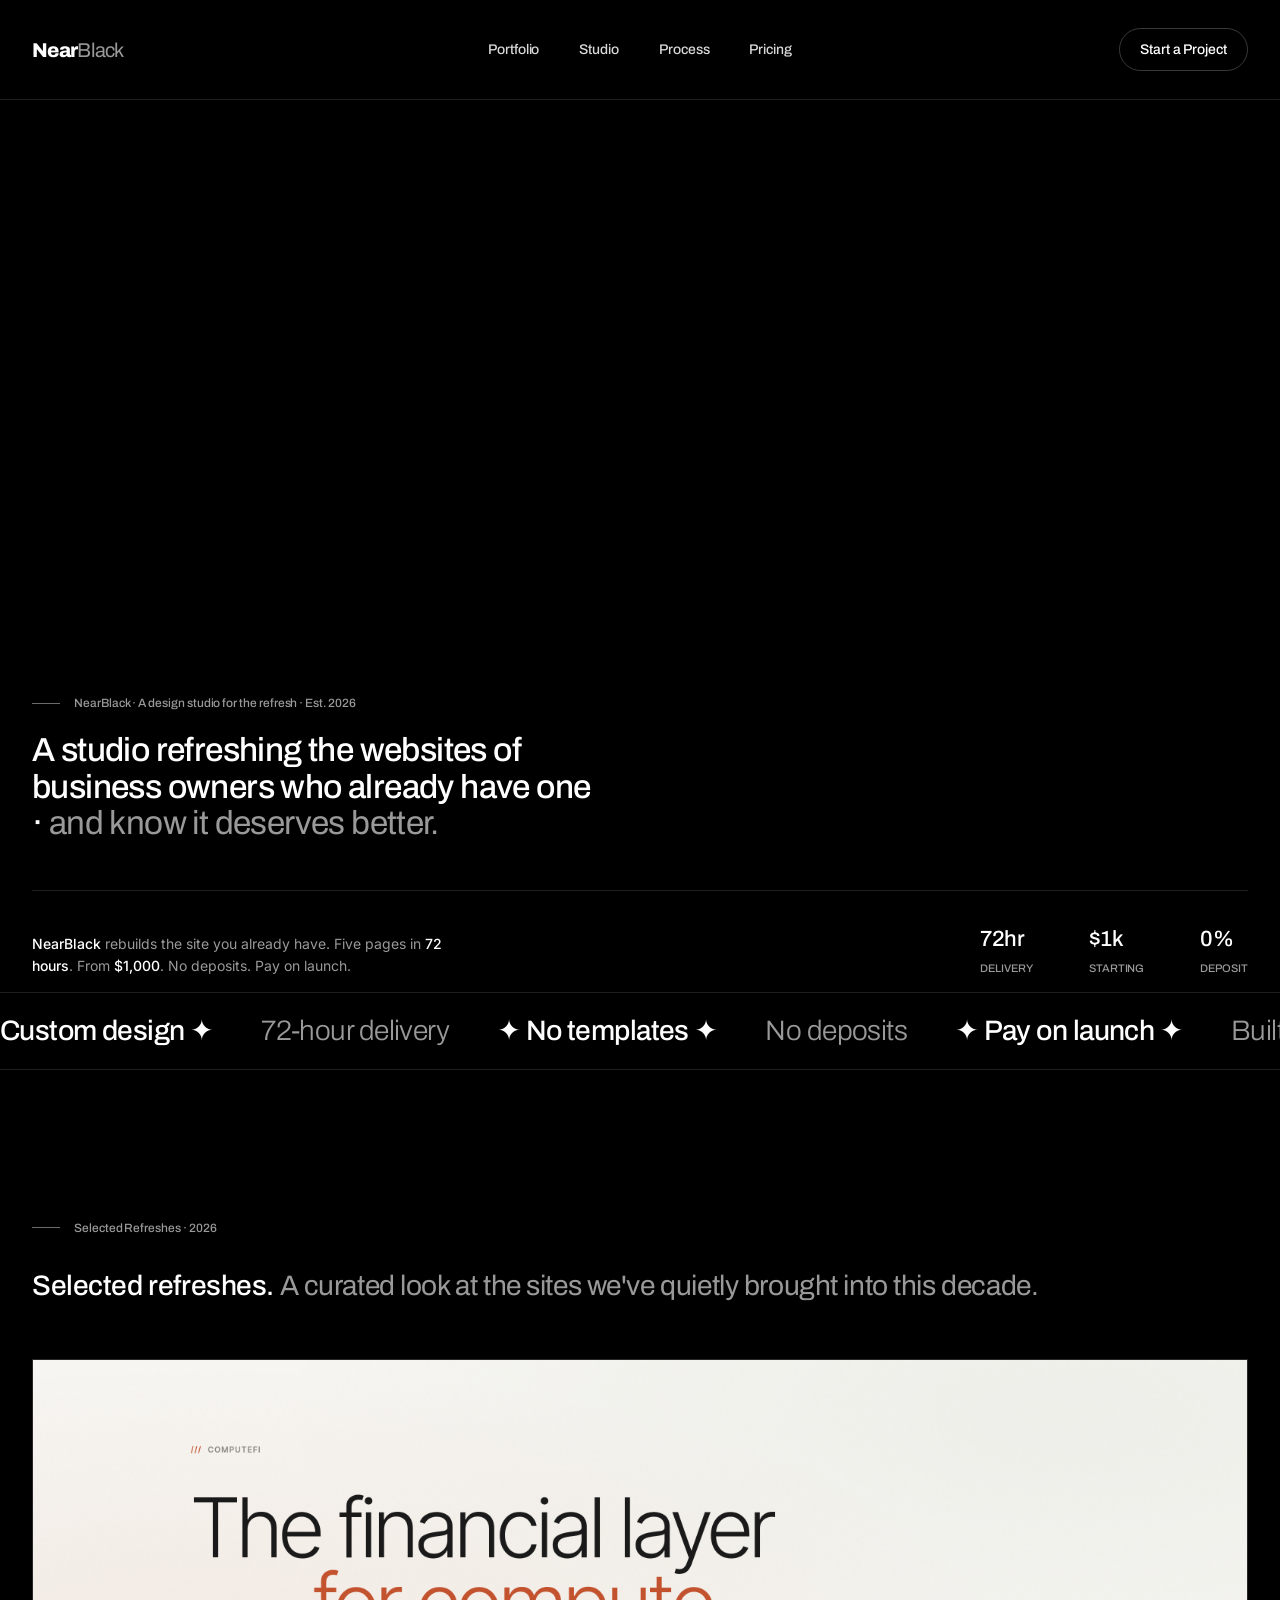
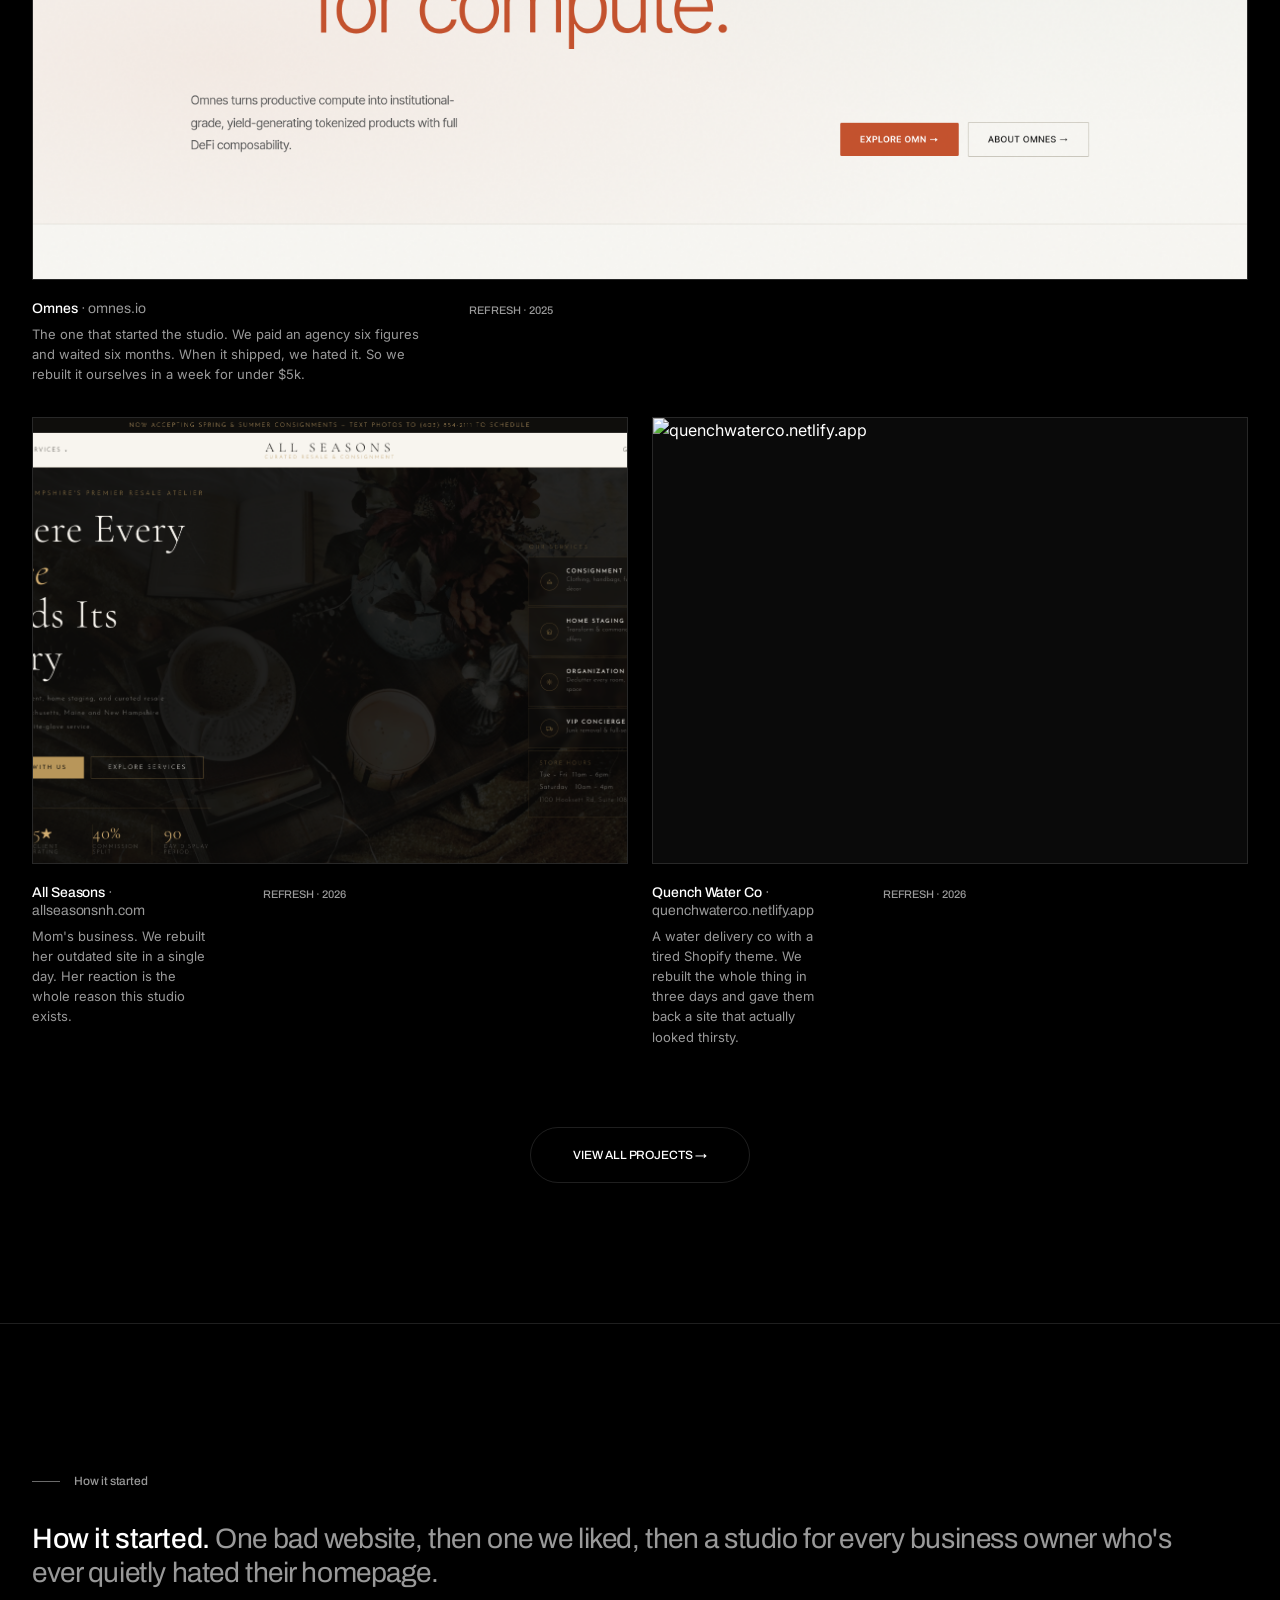
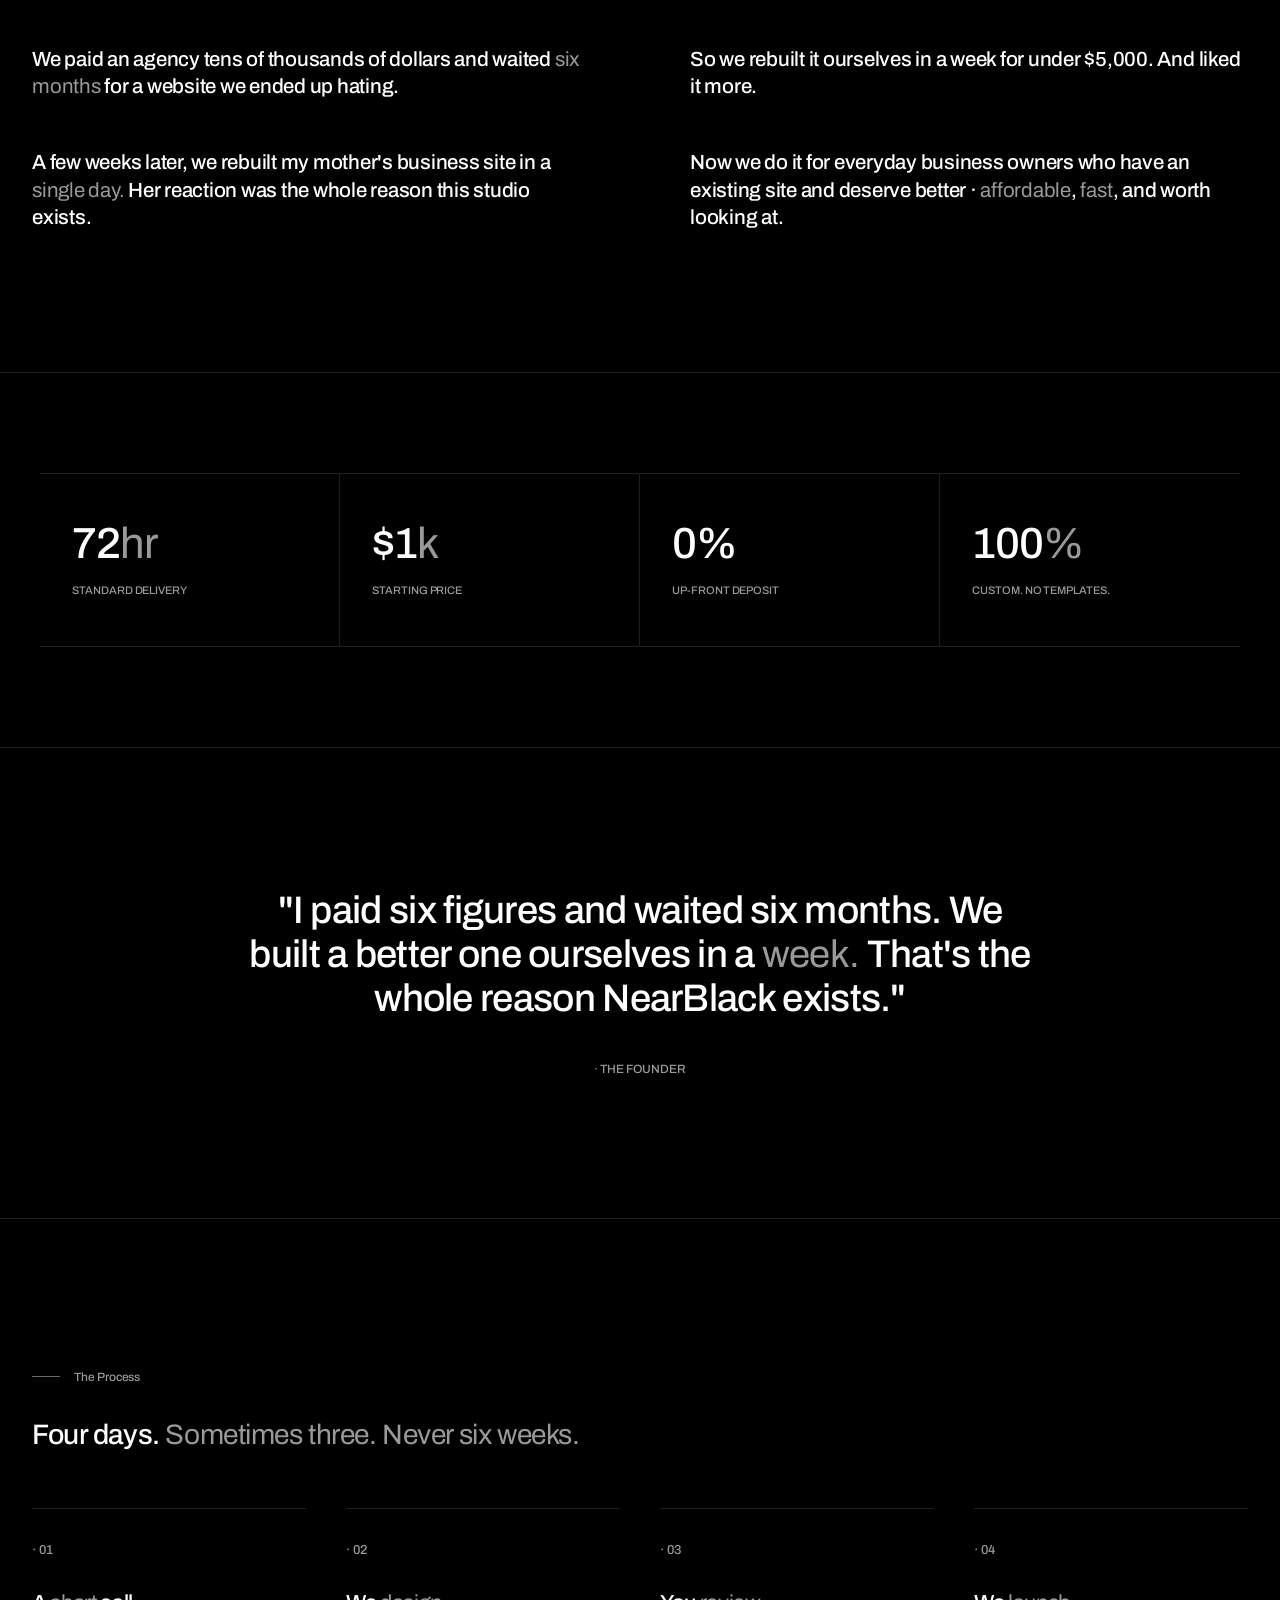
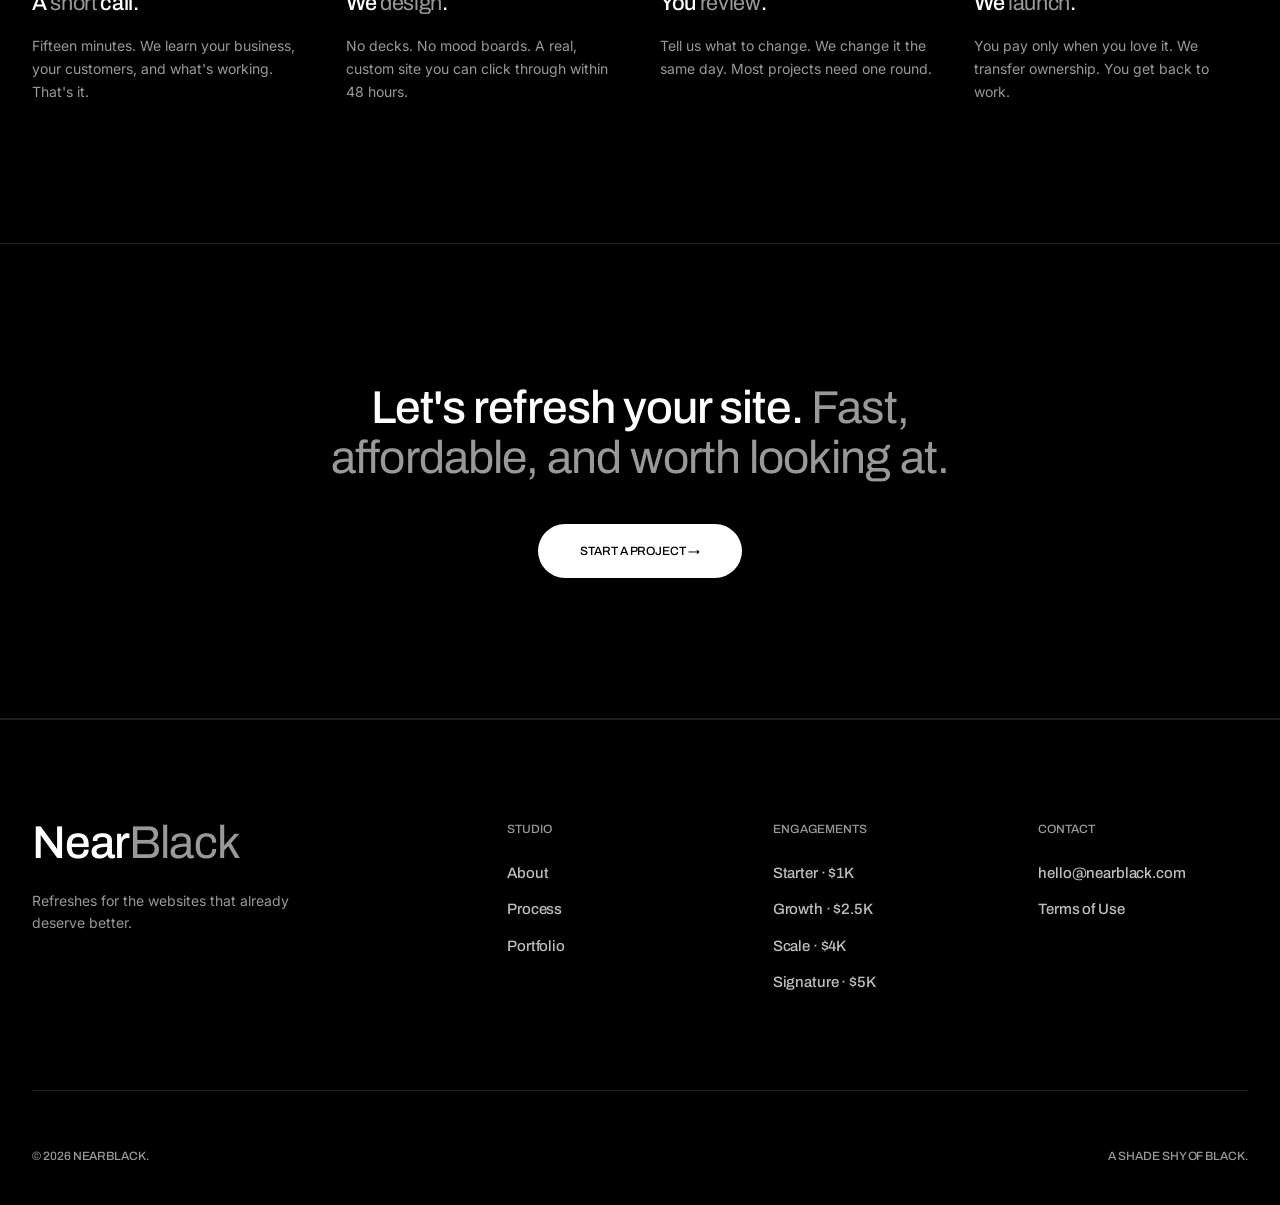
==== commit 6c070fdb: "Strip .html from all internal links, canonicals, and sitemap Cloudflare Pages serves /pricing.html a" ====
--- a/index.html
+++ b/index.html
@@ -37,16 +37,23 @@
 <body>
 
 <nav>
-  <a href="index.html" class="brand">Near<em>Black</em></a>
+  <a href="/" class="brand">Near<em>Black</em></a>
   <div class="navlinks">
-    <a href="portfolio.html">Portfolio</a>
-    <a href="studio.html">Studio</a>
-    <a href="process.html">Process</a>
-    <a href="pricing.html">Pricing</a>
-
-  </div>
-  <a href="contact.html" class="cta-nav">Start a Project</a>
-</nav>
+    <a href="/portfolio">Portfolio</a>
+    <a href="/studio">Studio</a>
+    <a href="/process">Process</a>
+    <a href="/pricing">Pricing</a>
+
+  </div>
+  <a href="/contact" class="cta-nav">Start a Project</a>
+<button class="nav-toggle" aria-label="Menu" aria-expanded="false"><span></span><span></span><span></span></button></nav>
+<div class="mobile-menu" id="mobileMenu">
+  <a href="/portfolio">Portfolio</a>
+  <a href="/studio">Studio</a>
+  <a href="/process">Process</a>
+  <a href="/pricing">Pricing</a>
+  <a href="/contact" class="mob-cta">Start a Project</a>
+</div>
 
 <!-- HERO -->
 <header class="hero hero-video">
@@ -105,7 +112,7 @@
           <div class="project-tag">Refresh · 2026</div>
         </div>
       </a>
-      <a href="quench.html" class="project">
+      <a href="/quench" class="project">
         <div class="project-img">
           <img src="assets/quench-preview.png" alt="quenchwaterco.netlify.app" loading="lazy">
         </div>
@@ -119,7 +126,7 @@
       </a>
     </div>
     <div style="text-align:center;margin-top:80px">
-      <a href="portfolio.html" class="cta-btn" style="background:transparent;color:var(--fg);border:1px solid var(--line)">View All Projects →</a>
+      <a href="/portfolio" class="cta-btn" style="background:transparent;color:var(--fg);border:1px solid var(--line)">View All Projects →</a>
     </div>
   </div>
 </section>
@@ -173,7 +180,7 @@
 <!-- FINAL CTA -->
 <section class="final">
   <h2 class="final-title">Let's refresh your site. <em>Fast, affordable, and worth looking at.</em></h2>
-  <a href="contact.html" class="cta-btn">Start a Project →</a>
+  <a href="/contact" class="cta-btn">Start a Project →</a>
 </section>
 
 <!-- FOOTER -->
@@ -185,26 +192,26 @@
   <div>
     <h4>Studio</h4>
     <ul>
-      <li><a href="studio.html">About</a></li>
-      <li><a href="process.html">Process</a></li>
-      <li><a href="portfolio.html">Portfolio</a></li>
+      <li><a href="/studio">About</a></li>
+      <li><a href="/process">Process</a></li>
+      <li><a href="/portfolio">Portfolio</a></li>
       
     </ul>
   </div>
   <div>
     <h4>Engagements</h4>
     <ul>
-      <li><a href="pricing.html">Starter · $1K</a></li>
-      <li><a href="pricing.html">Growth · $2.5K</a></li>
-      <li><a href="pricing.html">Scale · $4K</a></li>
-      <li><a href="pricing.html">Signature · $5K</a></li>
+      <li><a href="/pricing">Starter · $1K</a></li>
+      <li><a href="/pricing">Growth · $2.5K</a></li>
+      <li><a href="/pricing">Scale · $4K</a></li>
+      <li><a href="/pricing">Signature · $5K</a></li>
     </ul>
   </div>
   <div>
     <h4>Contact</h4>
     <ul>
       <li><a href="mailto:hello@nearblack.com">hello@nearblack.com</a></li>
-      <li><a href="terms.html">Terms of Use</a></li>
+      <li><a href="/terms">Terms of Use</a></li>
     </ul>
   </div>
   <div class="foot-bottom">
@@ -213,5 +220,6 @@
   </div>
 </footer>
 
+<script>const navToggle=document.querySelector(".nav-toggle");const mobileMenu=document.getElementById("mobileMenu");navToggle.addEventListener("click",()=>{navToggle.classList.toggle("open");mobileMenu.classList.toggle("open");navToggle.setAttribute("aria-expanded",mobileMenu.classList.contains("open"));document.body.style.overflow=mobileMenu.classList.contains("open")?"hidden":"";});document.querySelectorAll(".mobile-menu a").forEach(a=>a.addEventListener("click",()=>{navToggle.classList.remove("open");mobileMenu.classList.remove("open");document.body.style.overflow="";}));</script>
 </body>
 </html>
--- a/assets/style.css
+++ b/assets/style.css
@@ -19,7 +19,8 @@
 ::selection{background:var(--fg);color:var(--bg)}
 
 /* —————————————————— NAV —————————————————— */
-nav{position:fixed;top:0;left:0;right:0;z-index:100;padding:28px 32px;display:flex;justify-content:space-between;align-items:center;background:var(--bg);border-bottom:1px solid var(--line)}
+nav{position:fixed;top:0;left:0;right:0;z-index:100;padding:28px 32px;display:grid;grid-template-columns:1fr auto 1fr;align-items:center;background:var(--bg);border-bottom:1px solid var(--line)}
+.cta-nav{justify-self:end}
 .brand{font-family:var(--display);font-size:20px;font-weight:800;letter-spacing:-.035em;color:var(--fg)}
 .brand em{font-style:normal;font-weight:400;color:var(--mute-2)}
 .navlinks{display:flex;gap:40px;font-family:var(--display);font-size:14px;font-weight:500;letter-spacing:-.005em}
@@ -27,6 +28,25 @@
 .navlinks a:hover,.navlinks a.active{opacity:1}
 .cta-nav{font-family:var(--display);font-weight:500;font-size:14px;letter-spacing:-.005em;color:var(--fg);border:1px solid var(--line-strong);padding:10px 20px;border-radius:999px;transition:all .2s}
 .cta-nav:hover{background:var(--fg);color:var(--bg);border-color:var(--fg)}
+
+/* —————————————————— MOBILE NAV —————————————————— */
+.nav-toggle{display:none;background:none;border:none;cursor:pointer;padding:4px;z-index:110;position:relative}
+.nav-toggle span{display:block;width:22px;height:2px;background:var(--fg);transition:transform .3s,opacity .2s;margin:5px 0}
+.nav-toggle.open span:nth-child(1){transform:translateY(7px) rotate(45deg)}
+.nav-toggle.open span:nth-child(2){opacity:0}
+.nav-toggle.open span:nth-child(3){transform:translateY(-7px) rotate(-45deg)}
+.mobile-menu{display:none}
+
+@media (max-width:980px){
+  .nav-toggle{display:block!important}
+  .cta-nav{display:none!important}
+  .mobile-menu{display:none;position:fixed;inset:0;z-index:99;background:var(--bg);flex-direction:column;justify-content:center;align-items:center;gap:0;padding:80px 32px 40px}
+  .mobile-menu.open{display:flex!important}
+  .mobile-menu a{font-family:var(--display);font-size:clamp(36px,10vw,56px);font-weight:500;letter-spacing:-.02em;color:var(--fg);opacity:.7;padding:16px 0;transition:opacity .2s;text-align:center;border-bottom:1px solid var(--line);width:100%;display:block}
+  .mobile-menu a:last-child{border-bottom:none}
+  .mobile-menu a:hover,.mobile-menu a.active{opacity:1}
+  .mobile-menu .mob-cta{font-size:14px;font-weight:500;letter-spacing:-.005em;margin-top:40px;padding:18px 42px;border:1px solid var(--line-strong);border-radius:999px;opacity:1;width:auto}
+}
 
 /* —————————————————— TYPOGRAPHY —————————————————— */
 .display{font-family:var(--display);font-weight:500;line-height:1.02;letter-spacing:-.025em;color:var(--fg)}
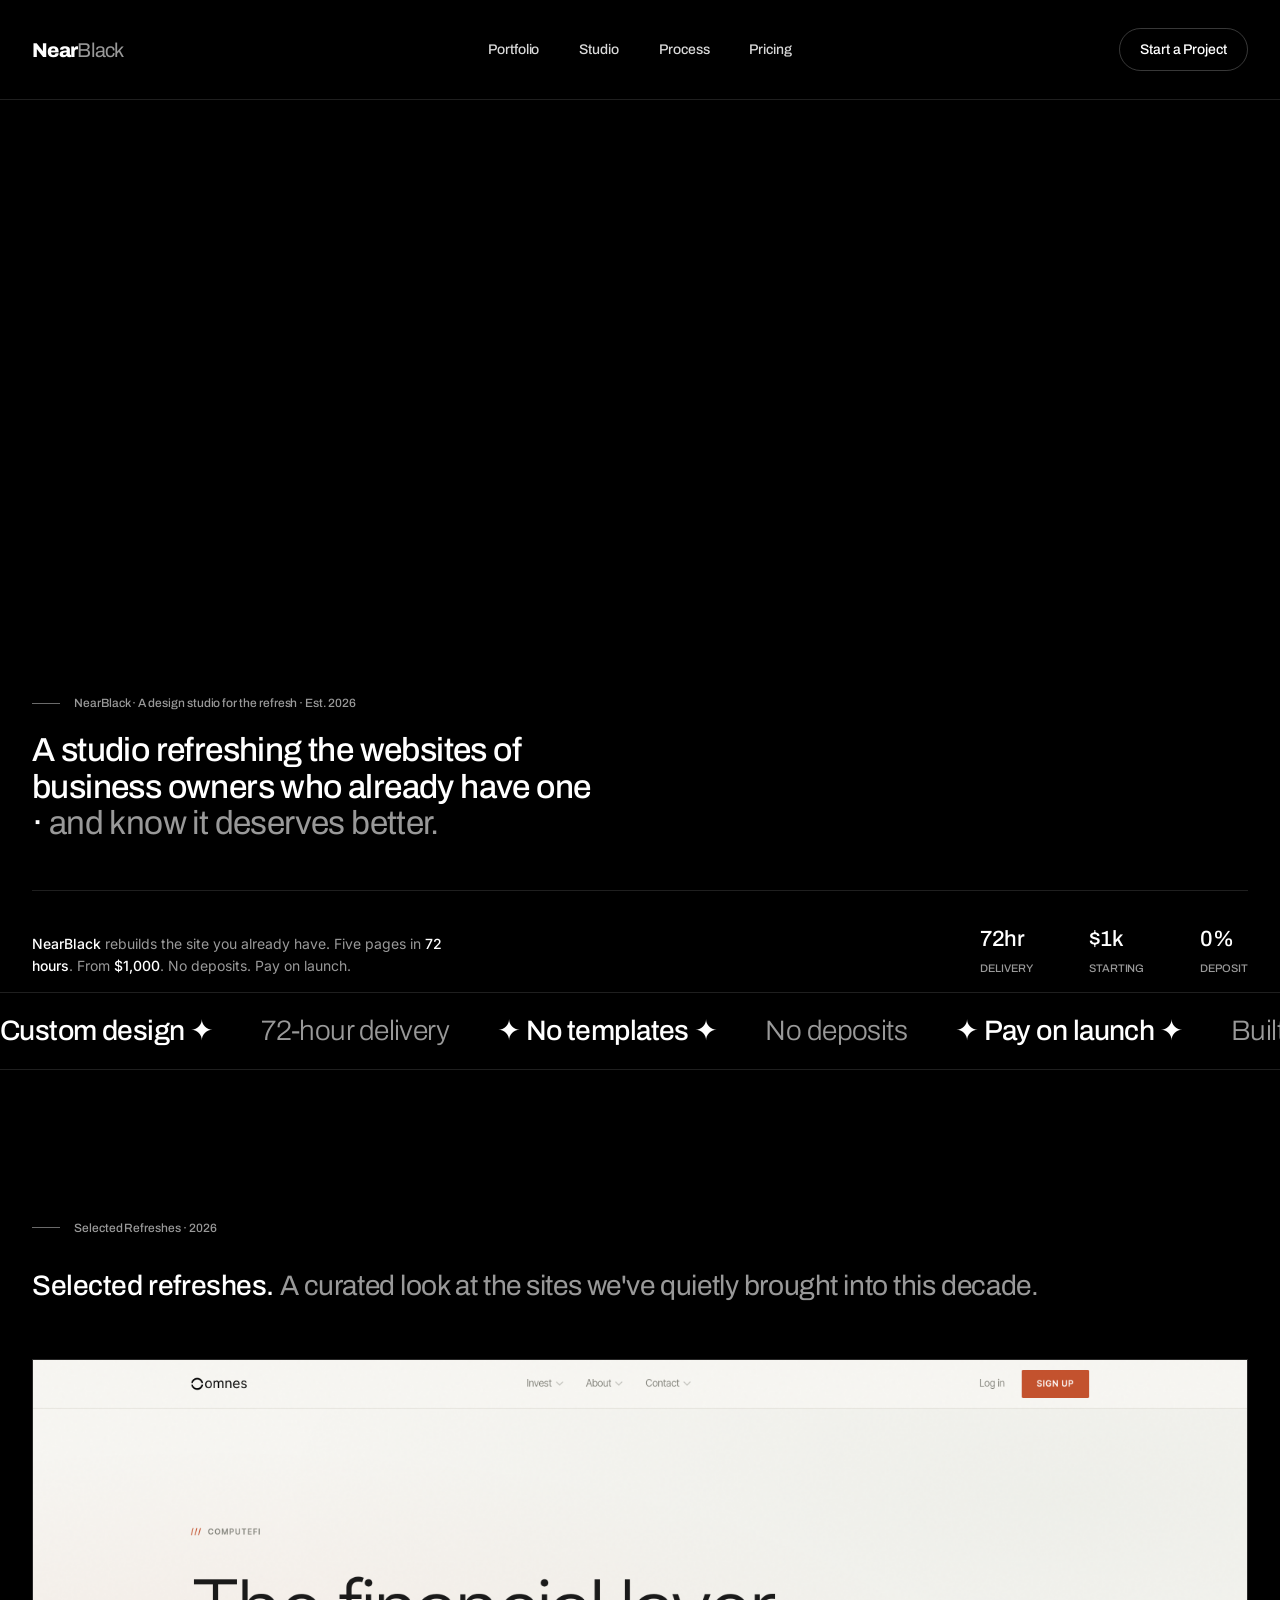
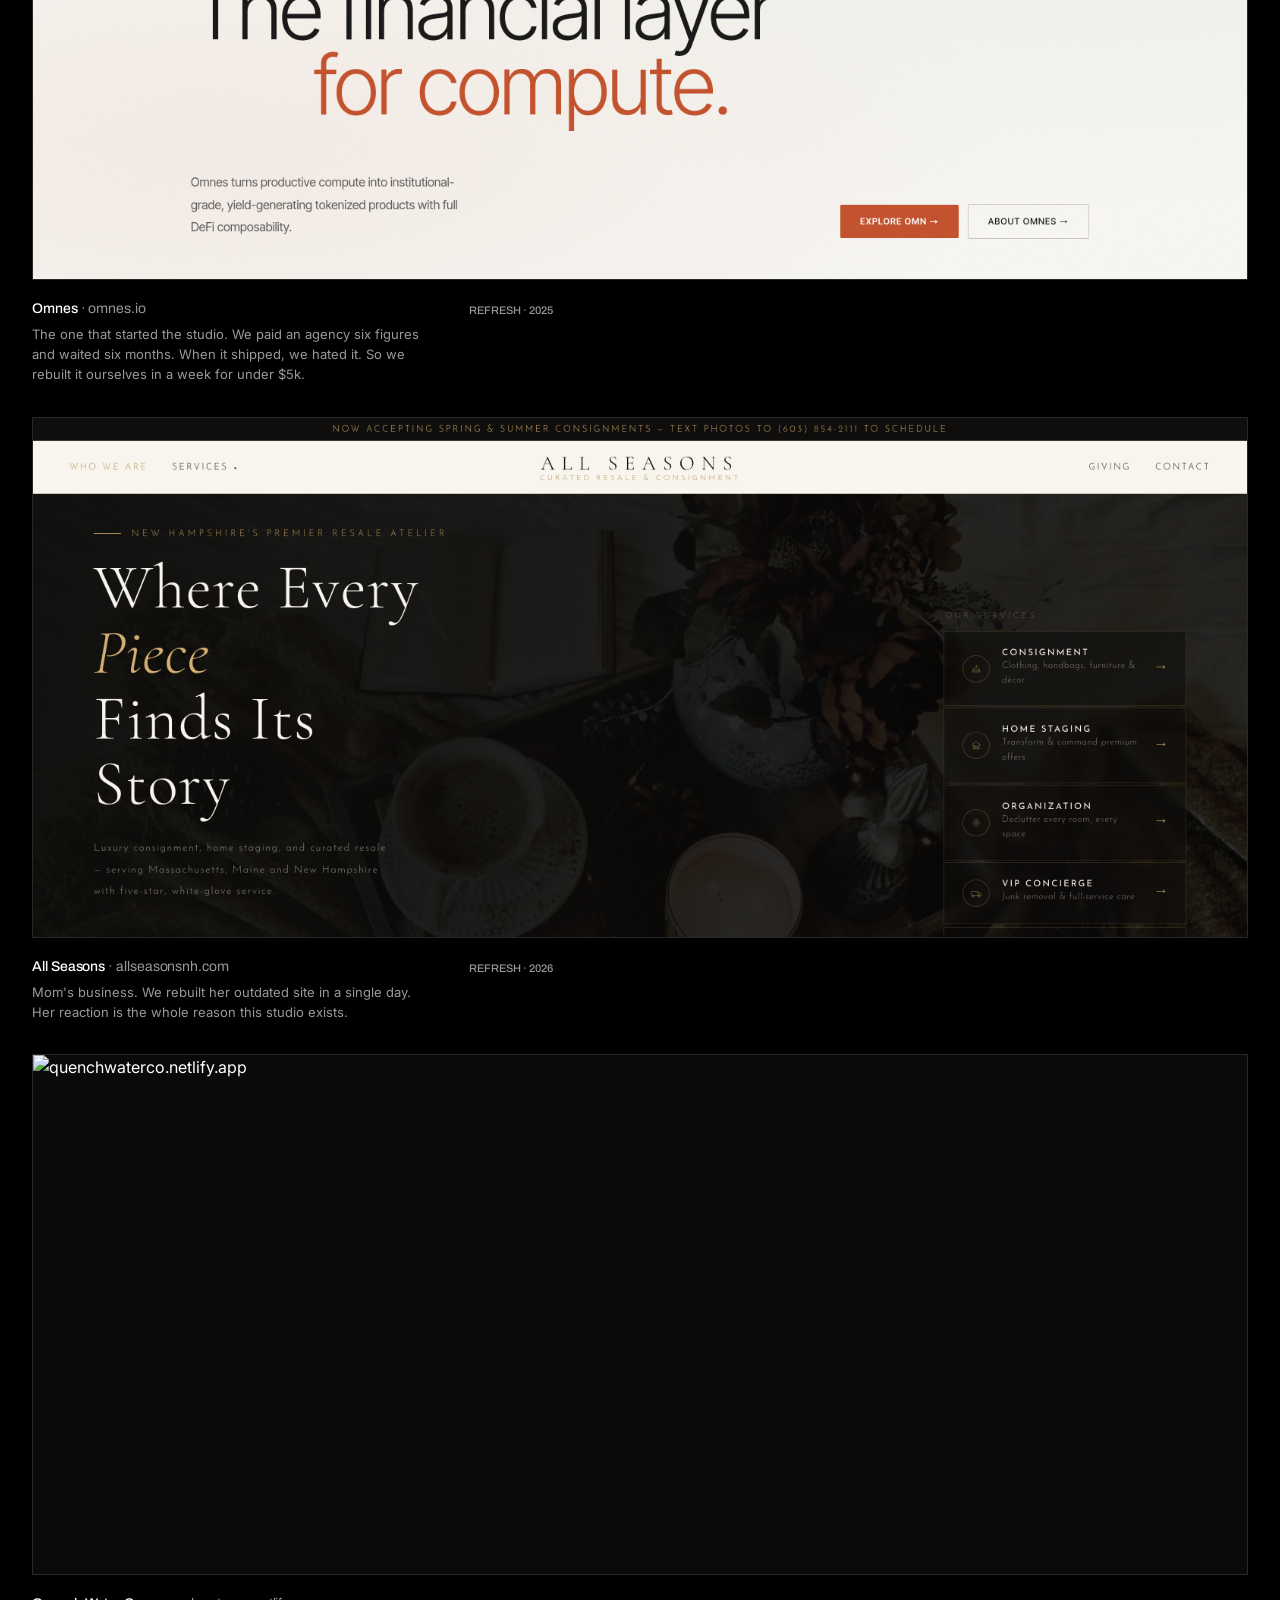
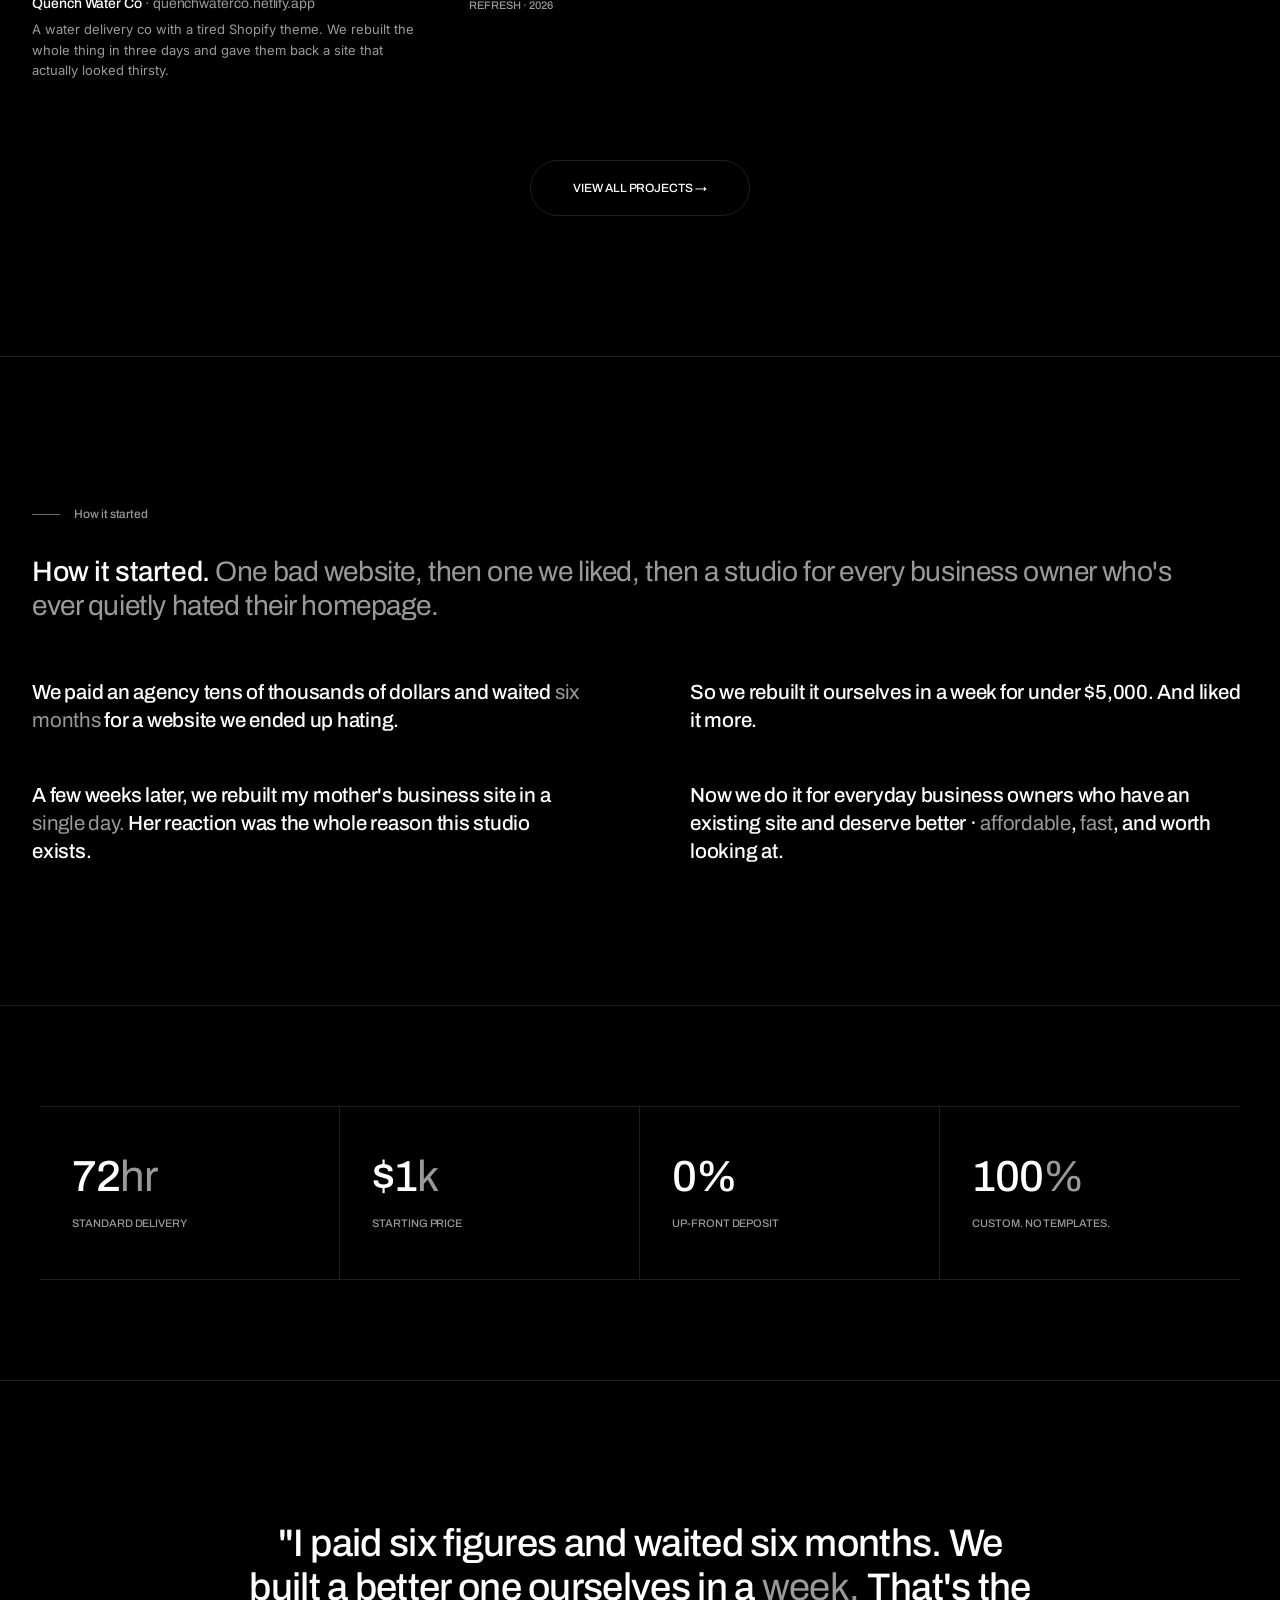
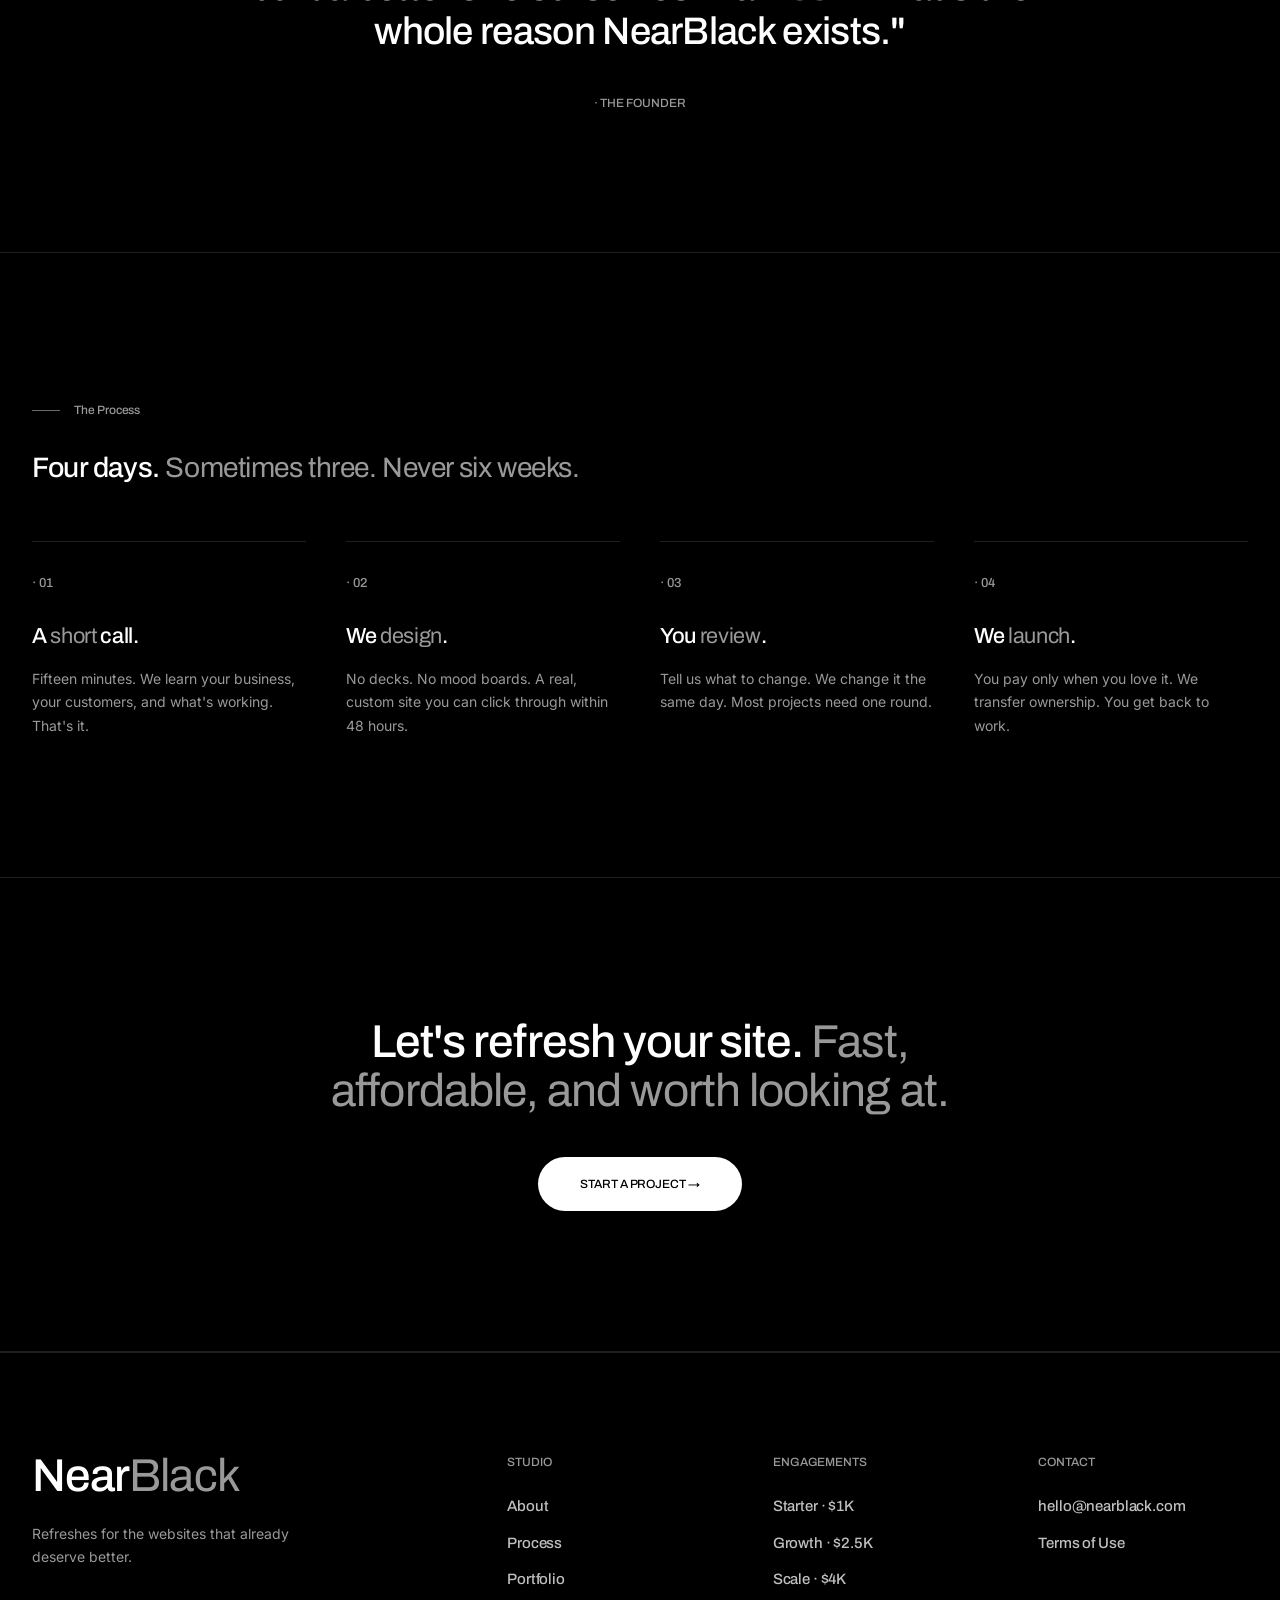
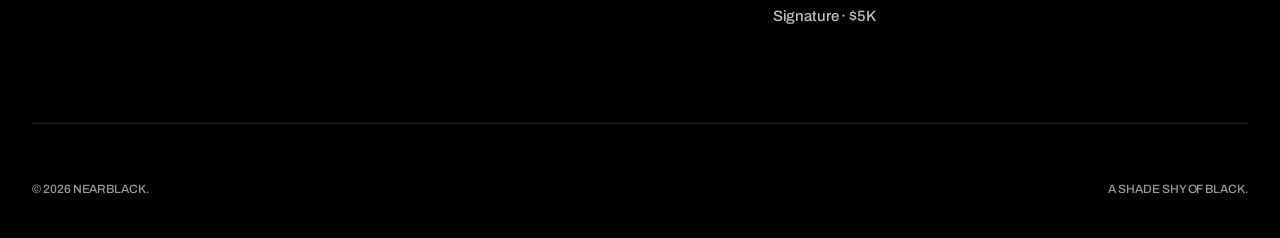
==== commit eb1d6a22: "make all homepage projects full-width like portfolio page Co-Authored-By: Claude Opus 4.6 (1M contex" ====
--- a/index.html
+++ b/index.html
@@ -100,7 +100,7 @@
           <div class="project-tag">Refresh · 2025</div>
         </div>
       </a>
-      <a href="https://allseasonsnh.com" target="_blank" rel="noopener" class="project">
+      <a href="https://allseasonsnh.com" target="_blank" rel="noopener" class="project wide">
         <div class="project-img">
           <img src="assets/allseasons-preview.png" alt="allseasonsnh.com" loading="lazy">
         </div>
@@ -112,7 +112,7 @@
           <div class="project-tag">Refresh · 2026</div>
         </div>
       </a>
-      <a href="/quench" class="project">
+      <a href="/quench" class="project wide">
         <div class="project-img">
           <img src="assets/quench-preview.png" alt="quenchwaterco.netlify.app" loading="lazy">
         </div>
--- a/assets/style.css
+++ b/assets/style.css
@@ -109,7 +109,7 @@
 .project-tile,.project-img{position:relative;overflow:hidden;aspect-ratio:4/3;background:var(--bg-2);border:1px solid var(--line)}
 .project.wide .project-tile,.project.wide .project-img{aspect-ratio:21/9}
 .project.tall .project-tile,.project.tall .project-img{aspect-ratio:3/4}
-.project-tile img,.project-img img{width:100%;height:100%;object-fit:cover;transition:transform .8s cubic-bezier(.2,.8,.2,1),filter .5s}
+.project-tile img,.project-img img{width:100%;height:100%;object-fit:cover;object-position:top center;transition:transform .8s cubic-bezier(.2,.8,.2,1),filter .5s}
 .project:hover .project-tile img,.project:hover .project-img img{transform:scale(1.04)}
 .project-meta{display:grid;grid-template-columns:1fr 2fr;gap:48px;margin-top:20px;align-items:flex-start}
 .project-meta>div:first-child{display:flex;flex-direction:column;gap:6px}
@@ -414,8 +414,8 @@
 
 /* —————————————————— RESPONSIVE —————————————————— */
 @media (max-width:980px){
-  nav{padding:20px}
-  .navlinks{display:none}
+  nav{padding:20px;display:flex!important;justify-content:space-between!important}
+  .navlinks{display:none!important}
   .hero,.hero-sm{padding:140px 20px 70px!important;min-height:auto!important}
   section{padding:90px 20px!important}
   .manifesto-grid,.steps{grid-template-columns:1fr!important;gap:40px!important}
@@ -478,7 +478,7 @@
   .hero-sm h1{font-size:clamp(32px,8vw,44px)!important}
   .section-title{font-size:clamp(22px,6vw,28px)!important;margin-bottom:40px!important}
   /* nav brand + cta on mobile: keep compact */
-  nav{padding:18px 20px!important}
+  nav{padding:18px 20px!important;display:flex!important;justify-content:space-between!important}
   .brand{font-size:18px!important}
   .cta-nav{padding:8px 14px!important;font-size:12px!important}
   /* stats numbers smaller at mobile */
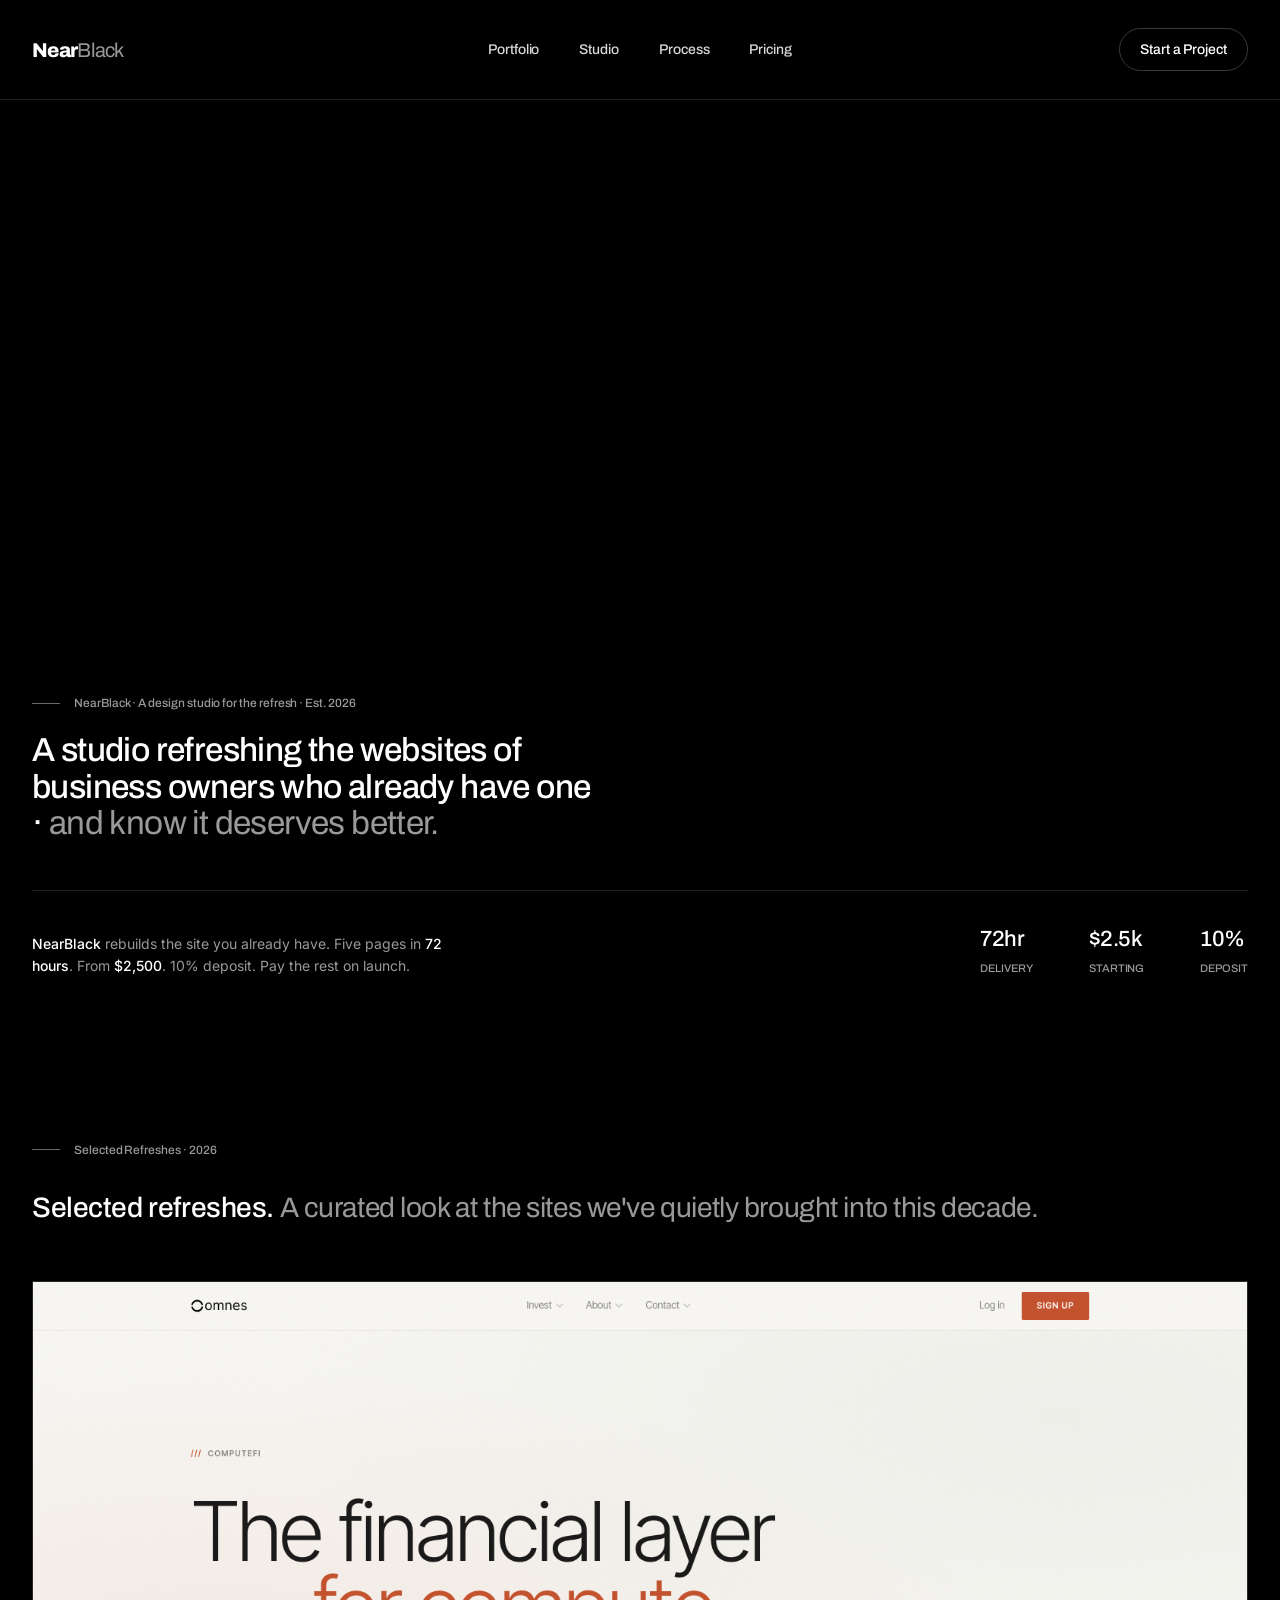
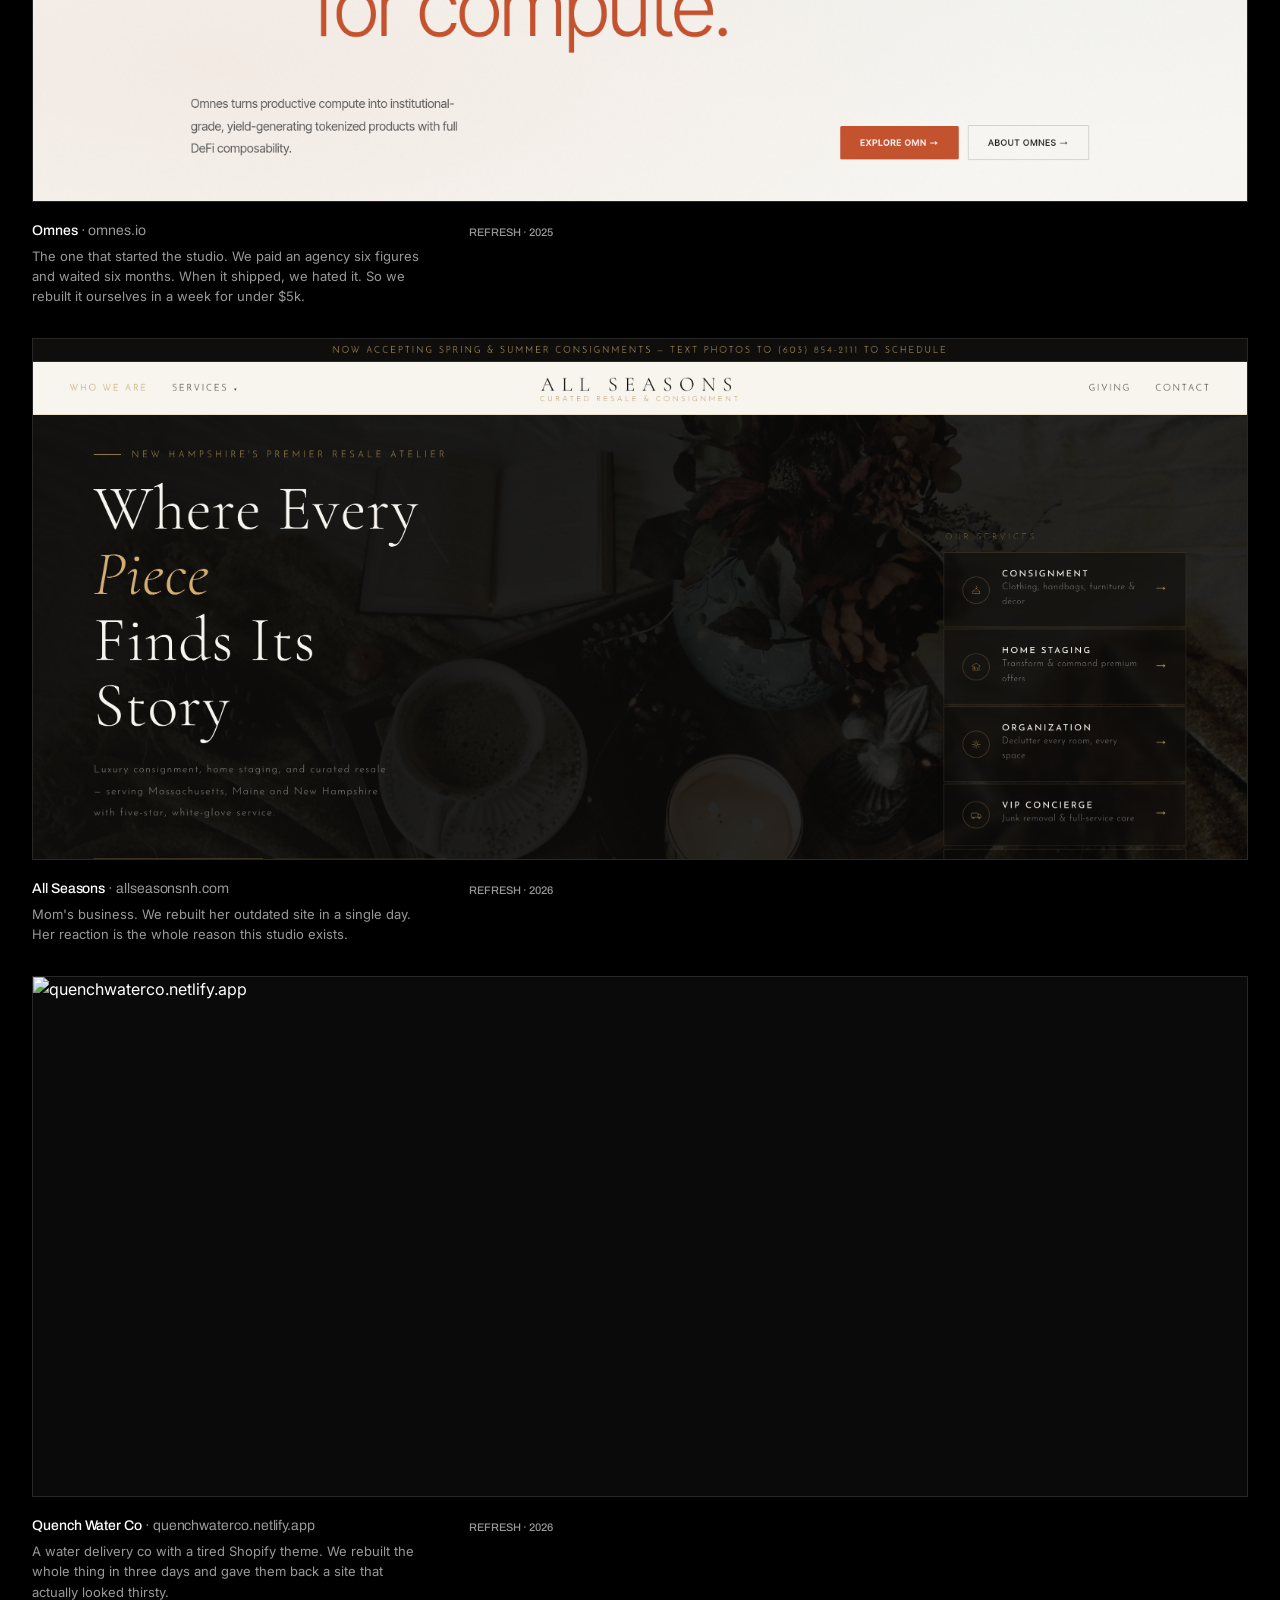
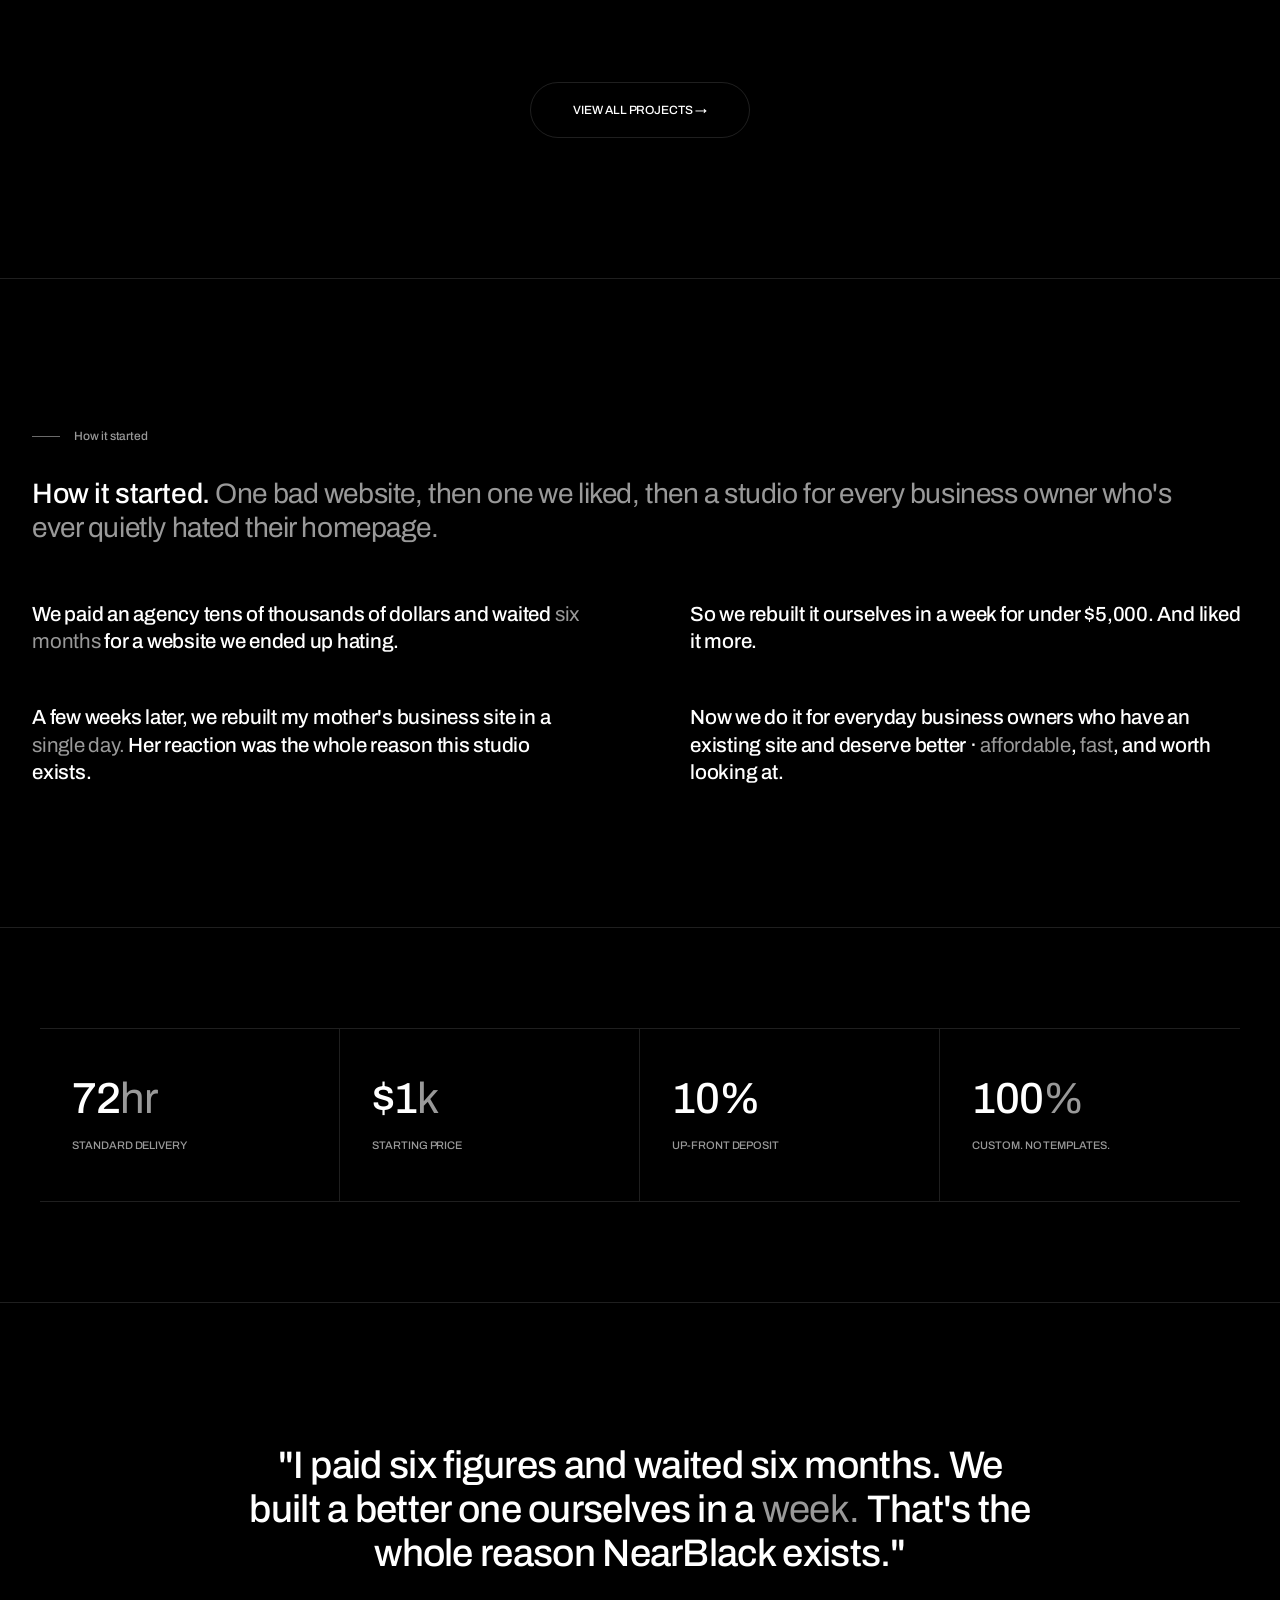
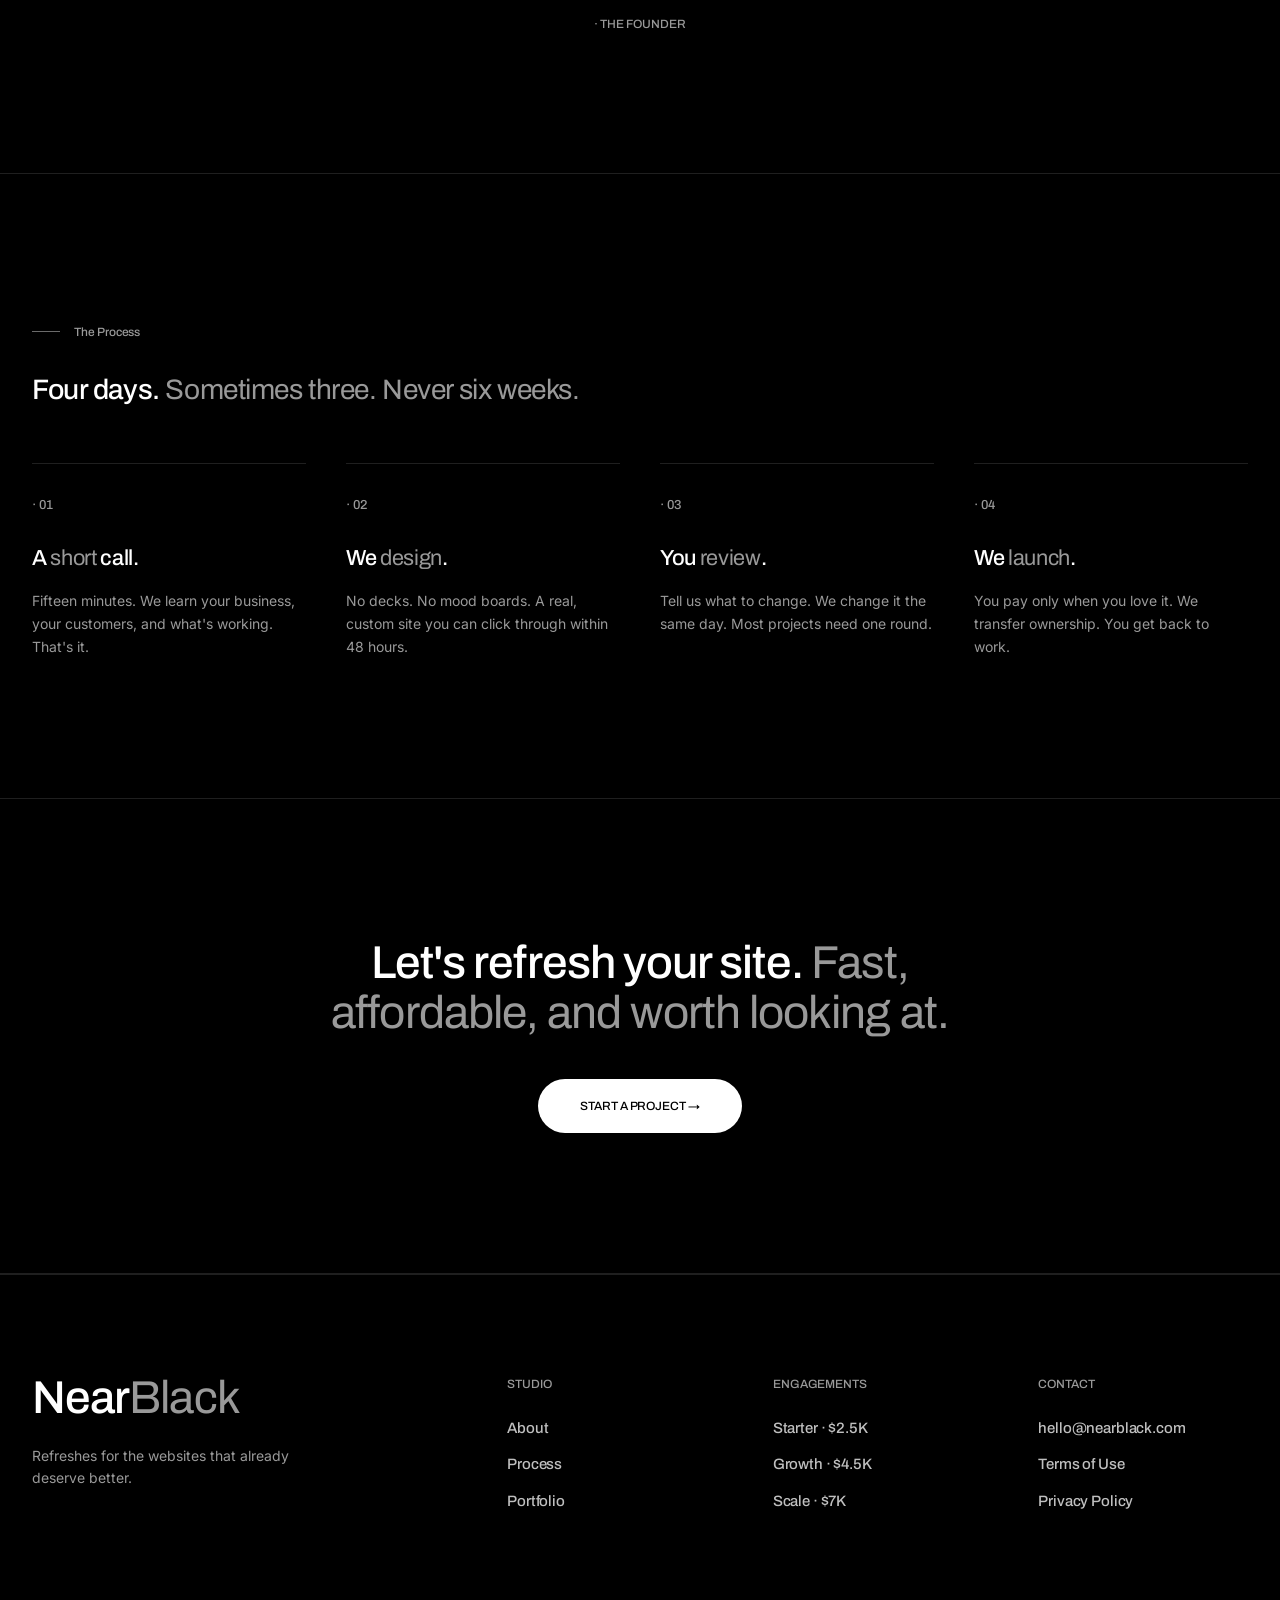
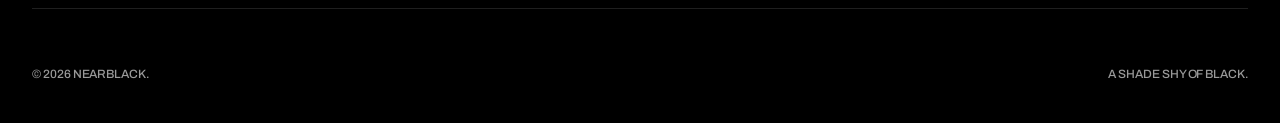
==== commit 648ca92f: "Add Vercel serverless function, 404 page, privacy policy, email signature, and all site updates Conv" ====
--- a/index.html
+++ b/index.html
@@ -14,25 +14,26 @@
 <meta property="og:site_name" content="NearBlack">
 <meta property="og:type" content="website">
 <meta property="og:url" content="https://nearblack.com/">
-<meta property="og:title" content="NearBlack · Custom website refreshes from $1,000 in 72 hours">
-<meta property="og:description" content="NearBlack is a design studio for business owners who already have a website and know it deserves better. Custom refreshes in 72 hours, starting at $1,000. No deposits. Pay on launch.">
+<meta property="og:title" content="NearBlack · Custom website refreshes from $2,500 in 72 hours">
+<meta property="og:description" content="NearBlack is a design studio for business owners who already have a website and know it deserves better. Custom refreshes in 72 hours, starting at $2,500. 10% deposit. Pay the rest on launch.">
 <meta property="og:image" content="https://nearblack.com/assets/og-image.png">
 <meta property="og:image:width" content="1200">
 <meta property="og:image:height" content="630">
 <meta property="og:locale" content="en_US">
 <meta name="twitter:card" content="summary_large_image">
-<meta name="twitter:title" content="NearBlack · Custom website refreshes from $1,000 in 72 hours">
-<meta name="twitter:description" content="NearBlack is a design studio for business owners who already have a website and know it deserves better. Custom refreshes in 72 hours, starting at $1,000. No deposits. Pay on launch.">
+<meta name="twitter:title" content="NearBlack · Custom website refreshes from $2,500 in 72 hours">
+<meta name="twitter:description" content="NearBlack is a design studio for business owners who already have a website and know it deserves better. Custom refreshes in 72 hours, starting at $2,500. 10% deposit. Pay the rest on launch.">
 <meta name="twitter:image" content="https://nearblack.com/assets/og-image.png">
-<title>NearBlack · Custom website refreshes from $1,000 in 72 hours</title>
-<meta name="description" content="NearBlack is a design studio for business owners who already have a website and know it deserves better. Custom refreshes in 72 hours, starting at $1,000. No deposits. Pay on launch.">
+<title>NearBlack · Custom website refreshes from $2,500 in 72 hours</title>
+<meta name="description" content="NearBlack is a design studio for business owners who already have a website and know it deserves better. Custom refreshes in 72 hours, starting at $2,500. 10% deposit. Pay the rest on launch.">
 <link rel="preconnect" href="https://fonts.googleapis.com">
 <link rel="preconnect" href="https://fonts.gstatic.com" crossorigin>
 <link href="https://fonts.googleapis.com/css2?family=Archivo:wght@400;500;600;700;800;900&family=Inter:wght@300;400;500;600&display=swap" rel="stylesheet">
 <link rel="stylesheet" href="assets/style.css">
 <script type="application/ld+json">
-{"@context":"https://schema.org","@graph":[{"@type":"ProfessionalService","@id":"https://nearblack.com/#studio","name":"NearBlack","alternateName":"NearBlack Studio","description":"Design studio specializing in fast, affordable website refreshes for business owners.","url":"https://nearblack.com","logo":"https://nearblack.com/assets/icon-512.png","image":"https://nearblack.com/assets/og-image.png","email":"hello@nearblack.com","priceRange":"$1,000 - $5,000","areaServed":{"@type":"Country","name":"United States"},"foundingDate":"2026","serviceType":"Website design, website refresh, website redesign","slogan":"Refreshes for the websites that already deserve better."},{"@type":"WebSite","@id":"https://nearblack.com/#website","url":"https://nearblack.com","name":"NearBlack","publisher":{"@id":"https://nearblack.com/#studio"},"inLanguage":"en-US"}]}
+{"@context":"https://schema.org","@graph":[{"@type":"ProfessionalService","@id":"https://nearblack.com/#studio","name":"NearBlack","alternateName":"NearBlack Studio","description":"Design studio specializing in fast, affordable website refreshes for business owners.","url":"https://nearblack.com","logo":"https://nearblack.com/assets/icon-512.png","image":"https://nearblack.com/assets/og-image.png","email":"hello@nearblack.com","priceRange":"$2,500 - $7,000","areaServed":{"@type":"Country","name":"United States"},"foundingDate":"2026","serviceType":"Website design, website refresh, website redesign","slogan":"Refreshes for the websites that already deserve better."},{"@type":"WebSite","@id":"https://nearblack.com/#website","url":"https://nearblack.com","name":"NearBlack","publisher":{"@id":"https://nearblack.com/#studio"},"inLanguage":"en-US"}]}
 </script>
+<script defer data-domain="nearblack.com" src="https://plausible.io/js/script.js"></script>
 </head>
 <body>
 
@@ -64,23 +65,16 @@
     <div class="eyebrow">NearBlack · A design studio for the refresh · Est. 2026</div>
     <h1 class="display">A studio refreshing the websites of business owners who already have one · <em>and know it deserves better.</em></h1>
     <div class="hero-bottom">
-      <p><strong>NearBlack</strong> rebuilds the site you already have. Five pages in <strong>72 hours</strong>. From <strong>$1,000</strong>. No deposits. Pay on launch.</p>
+      <p><strong>NearBlack</strong> rebuilds the site you already have. Five pages in <strong>72 hours</strong>. From <strong>$2,500</strong>. 10% deposit. Pay the rest on launch.</p>
       <div class="hero-meta">
         <div><strong>72hr</strong>Delivery</div>
-        <div><strong>$1k</strong>Starting</div>
-        <div><strong>0%</strong>Deposit</div>
+        <div><strong>$2.5k</strong>Starting</div>
+        <div><strong>10%</strong>Deposit</div>
       </div>
     </div>
   </div>
 </header>
 
-<!-- MARQUEE -->
-<div class="marquee" aria-hidden="true">
-  <div class="marquee-inner">
-    <span>Custom design ✦ <i>72-hour delivery</i> ✦ No templates ✦ <i>No deposits</i> ✦ Pay on launch ✦ <i>Built to convert</i> ✦ </span>
-    <span>Custom design ✦ <i>72-hour delivery</i> ✦ No templates ✦ <i>No deposits</i> ✦ Pay on launch ✦ <i>Built to convert</i> ✦ </span>
-  </div>
-</div>
 
 <!-- FEATURED WORK -->
 <section>
@@ -151,7 +145,7 @@
     <div class="stats">
       <div class="stat"><div class="stat-num">72<em>hr</em></div><div class="stat-label">Standard Delivery</div></div>
       <div class="stat"><div class="stat-num">$1<em>k</em></div><div class="stat-label">Starting Price</div></div>
-      <div class="stat"><div class="stat-num">0%</div><div class="stat-label">Up-front Deposit</div></div>
+      <div class="stat"><div class="stat-num">10%</div><div class="stat-label">Up-front Deposit</div></div>
       <div class="stat"><div class="stat-num">100<em>%</em></div><div class="stat-label">Custom. No Templates.</div></div>
     </div>
   </div>
@@ -201,10 +195,9 @@
   <div>
     <h4>Engagements</h4>
     <ul>
-      <li><a href="/pricing">Starter · $1K</a></li>
-      <li><a href="/pricing">Growth · $2.5K</a></li>
-      <li><a href="/pricing">Scale · $4K</a></li>
-      <li><a href="/pricing">Signature · $5K</a></li>
+      <li><a href="/pricing">Starter · $2.5K</a></li>
+      <li><a href="/pricing">Growth · $4.5K</a></li>
+      <li><a href="/pricing">Scale · $7K</a></li>
     </ul>
   </div>
   <div>
@@ -212,6 +205,7 @@
     <ul>
       <li><a href="mailto:hello@nearblack.com">hello@nearblack.com</a></li>
       <li><a href="/terms">Terms of Use</a></li>
+      <li><a href="/privacy">Privacy Policy</a></li>
     </ul>
   </div>
   <div class="foot-bottom">
--- a/assets/style.css
+++ b/assets/style.css
@@ -155,6 +155,7 @@
 .addon-name{font-family:var(--display);font-size:18px;font-weight:500;letter-spacing:-.015em;line-height:1.1;color:var(--fg)}
 .addon-desc{font-size:13px;line-height:1.6;color:var(--mute-2)}
 .addon-price{font-family:var(--display);font-size:16px;font-weight:500;letter-spacing:-.015em;margin-top:auto;color:var(--fg)}
+.addon-badge{display:inline-block;font-family:var(--display);font-size:10px;font-weight:600;letter-spacing:.08em;text-transform:uppercase;color:var(--bg);background:var(--fg);padding:4px 10px;border-radius:3px;margin-bottom:4px}
 
 /* —————————————————— QUOTE —————————————————— */
 .quote{padding:140px 32px;text-align:center;border-bottom:1px solid var(--line);background:var(--bg)}
@@ -230,6 +231,10 @@
 .form-field input::placeholder,.form-field textarea::placeholder{color:var(--mute);font-weight:400}
 .form-submit{display:inline-block;margin-top:24px;padding:22px 48px;background:var(--fg);color:var(--bg);font-family:var(--display);font-size:13px;font-weight:500;letter-spacing:-.005em;text-transform:uppercase;border-radius:999px;transition:opacity .2s}
 .form-submit:hover{opacity:.85}
+.form-field.error{border-bottom-color:#c44}
+.form-field.error label{color:#c44}
+.form-error{font-family:var(--body);font-size:12px;color:#c44;margin-top:4px;display:none}
+.form-field.error .form-error{display:block}
 
 /* —————————————————— FINAL CTA —————————————————— */
 .final{padding:140px 32px;text-align:center;background:var(--bg);border-bottom:1px solid var(--line)}
